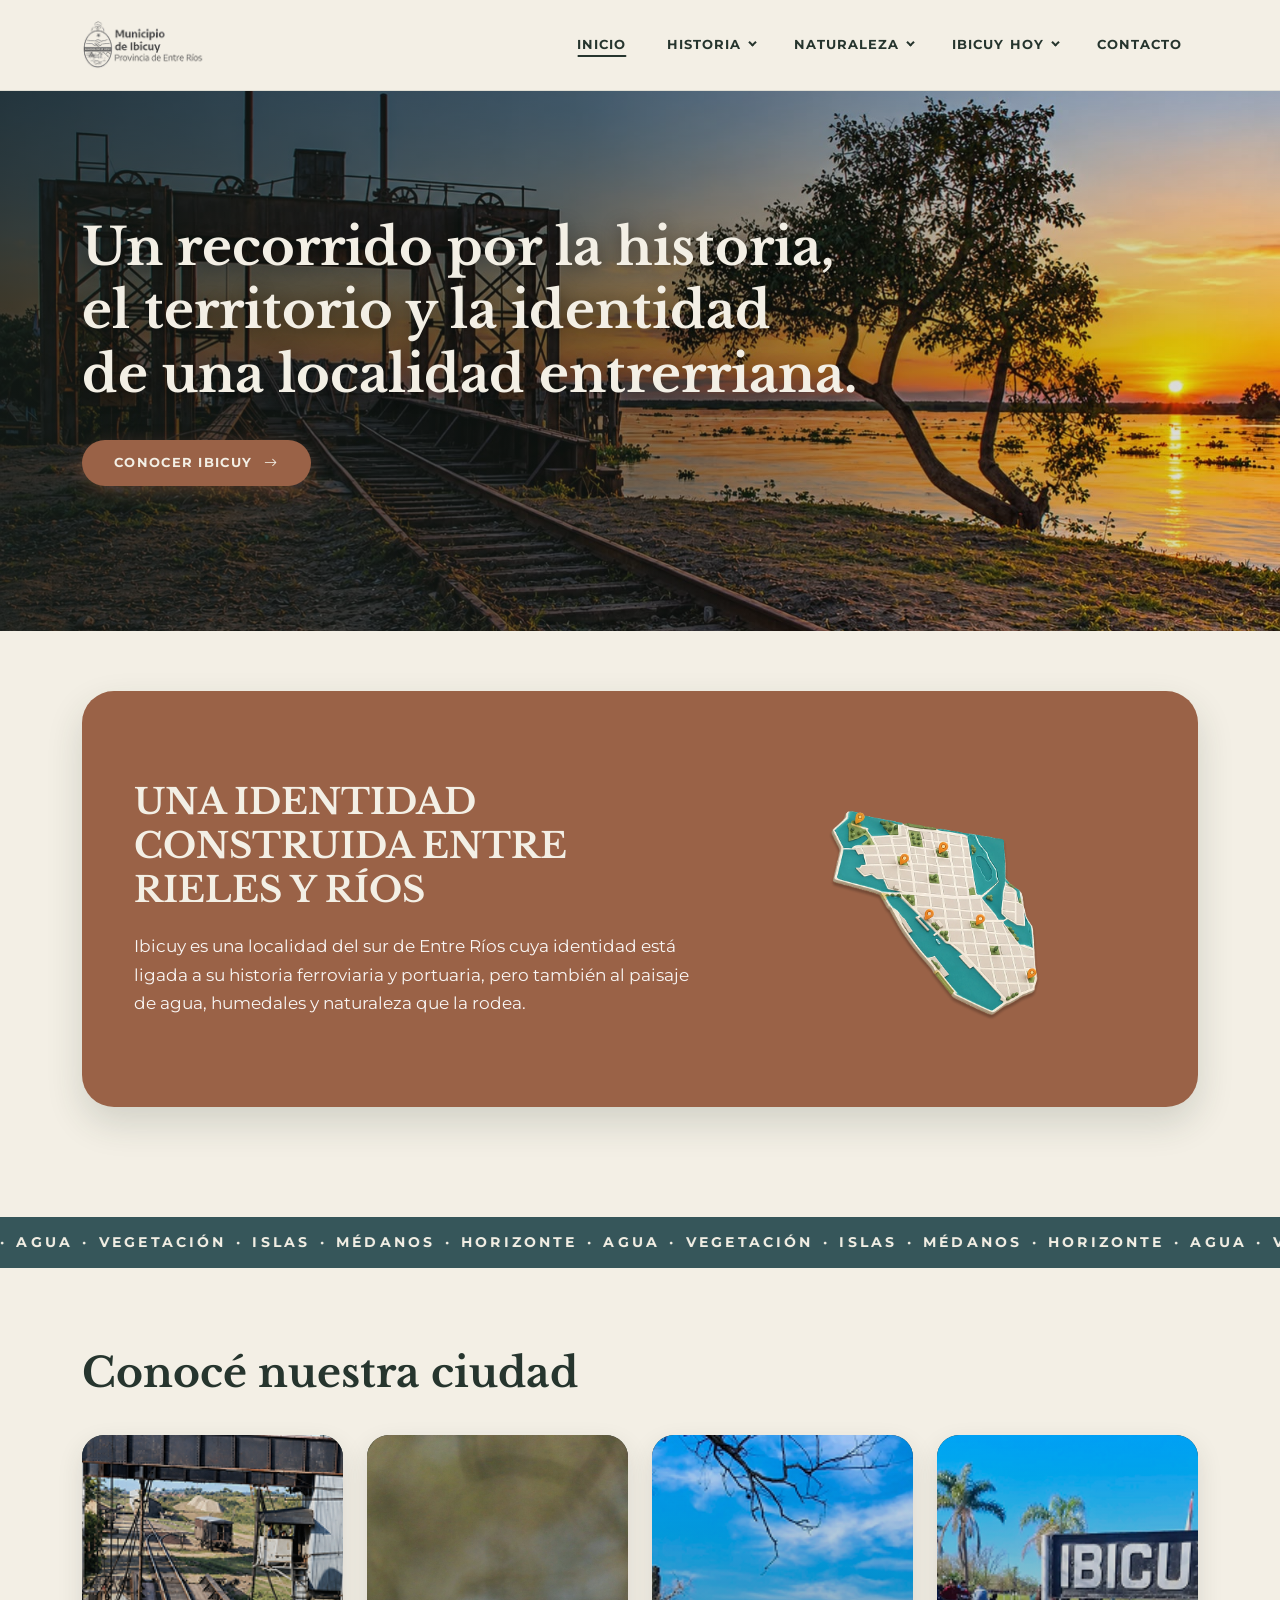
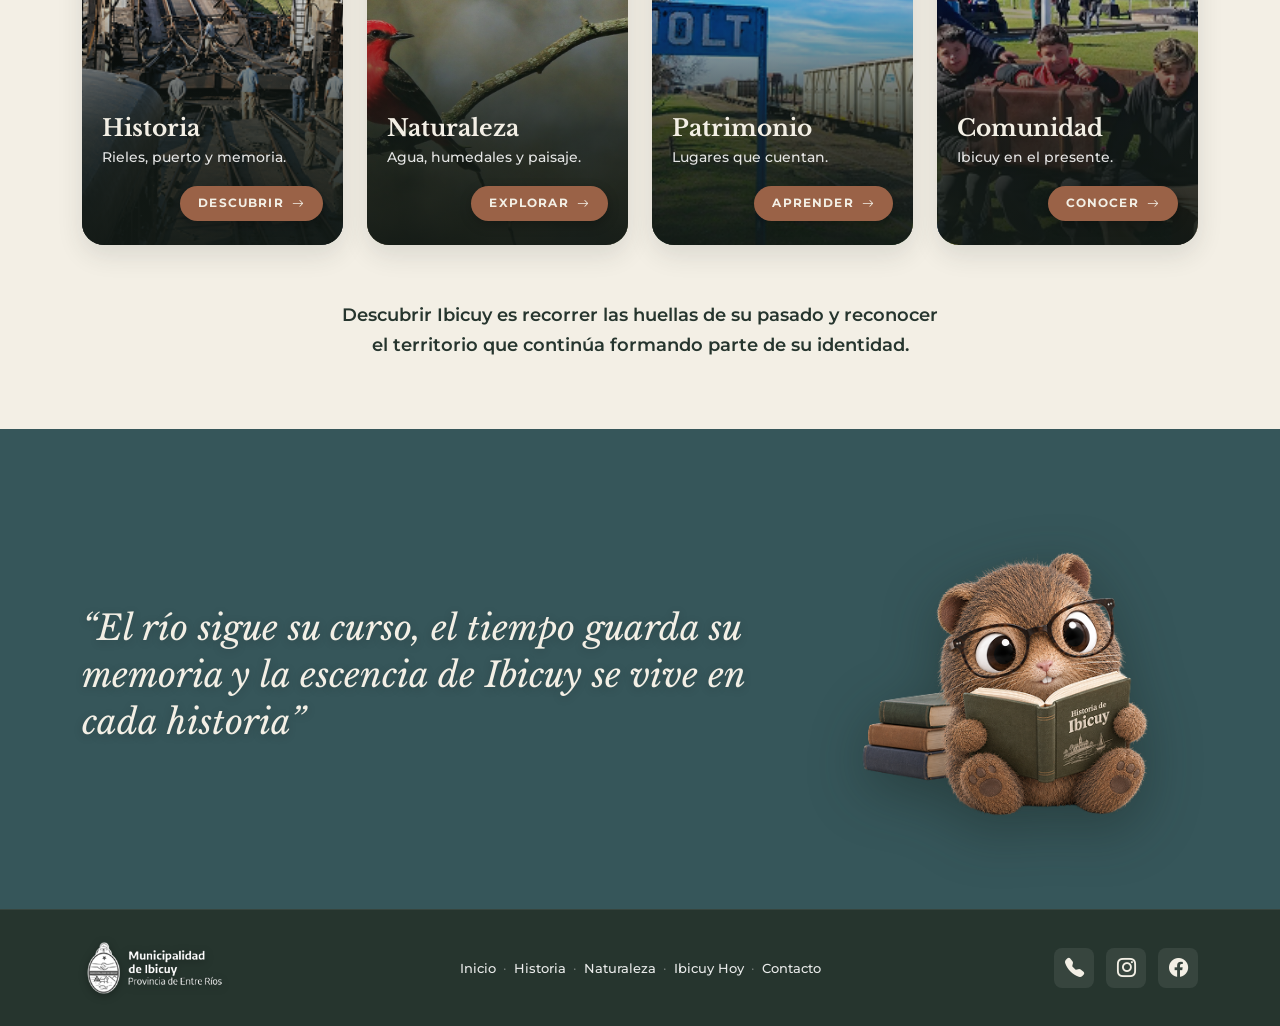
==== index.html @ f69e9c85 "Add files via upload" ====
<!doctype html>
<html lang="es">

<head>
  <meta charset="utf-8">
  <meta name="viewport" content="width=device-width, initial-scale=1">
  <title>Ibicuy - Un recorrido por la historia, el territorio y la identidad</title>
  <meta name="description"
    content="Ibicuy es una localidad del sur de Entre Ríos cuya identidad está ligada a su historia ferroviaria y portuaria, pero también al paisaje de agua, humedales y naturaleza que la rodea.">

  <!-- Favicons adaptados a todos los dispositivos y tamaños -->
  <link rel="icon" type="image/png" href="imgs/favicon.png">
  <link rel="icon" type="image/png" sizes="16x16" href="imgs/favicon-16x16.png">
  <link rel="icon" type="image/png" sizes="32x32" href="imgs/favicon-32x32.png">
  <link rel="apple-touch-icon" sizes="180x180" href="imgs/apple-touch-icon.png">
  <link rel="icon" type="image/png" sizes="192x192" href="imgs/android-chrome-192x192.png">
  <link rel="icon" type="image/png" sizes="512x512" href="imgs/android-chrome-512x512.png">

  <!-- Google Fonts (Fallback para máxima compatibilidad) -->
  <link rel="preconnect" href="https://fonts.googleapis.com">
  <link rel="preconnect" href="https://fonts.gstatic.com" crossorigin>
  <link
    href="https://fonts.googleapis.com/css2?family=Libre+Baskerville:ital,wght@0,400;0,700;1,400&family=Montserrat:ital,wght@0,400;0,500;0,600;0,700;0,800;1,400&display=swap"
    rel="stylesheet">

  <!-- Bootstrap 5.3 & Bootstrap Icons -->
  <link href="https://cdn.jsdelivr.net/npm/bootstrap@5.3.3/dist/css/bootstrap.min.css" rel="stylesheet">
  <link rel="stylesheet" href="https://cdn.jsdelivr.net/npm/bootstrap-icons@1.11.3/font/bootstrap-icons.min.css">

  <!-- Estilos personalizados del proyecto -->
  <link rel="stylesheet" href="css/style.css">
</head>

<body>
  <!-- ==========================================================================
         HEADER / NAVBAR
         ========================================================================== -->
  <header class="site-header">
    <nav class="navbar navbar-expand-lg py-3">
      <div class="container">
        <!-- Logo oficial de Municipio de Ibicuy -->
        <a class="navbar-brand brand-wrapper" href="index.html" id="nav-brand">
          <img src="imgs/logo_modelo_gris.png" alt="Municipio de Ibicuy - Provincia de Entre Ríos"
            class="site-header-logo">
        </a>

        <!-- Botón hamburguesa para responsive -->
        <button class="navbar-toggler border-0 shadow-none" type="button" data-bs-toggle="collapse"
          data-bs-target="#navbarIbicuy" aria-controls="navbarIbicuy" aria-expanded="false"
          aria-label="Abrir navegación">
          <span class="navbar-toggler-icon"></span>
        </button>

        <!-- Links de navegación con dropdowns exactos al wireframe -->
        <div class="collapse navbar-collapse justify-content-end" id="navbarIbicuy">
          <ul class="navbar-nav align-items-lg-center gap-lg-2 mt-3 mt-lg-0">
            <li class="nav-item">
              <a class="nav-link nav-link-custom active" aria-current="page" href="index.html" id="link-inicio">
                <span class="nav-text">INICIO</span>
              </a>
            </li>

            <li class="nav-item dropdown">
              <a class="nav-link nav-link-custom dropdown-toggle" href="html/pagina1.html" id="dropdownHistoria"
                role="button" data-bs-toggle="dropdown" aria-expanded="false">
                <span class="nav-text">HISTORIA</span>
              </a>
              <ul class="dropdown-menu dropdown-menu-custom" aria-labelledby="dropdownHistoria">
                <li><a class="dropdown-item dropdown-item-custom" href="html/pagina1.html">Raíces de nuestro pueblo</a>
                </li>
                <li><a class="dropdown-item dropdown-item-custom" href="html/pagina1.html#linea-de-tiempo">Historia de
                    Ibicuy</a></li>
                <li><a class="dropdown-item dropdown-item-custom" href="html/pagina1.html#huellas-ferrocarril">Las
                    huellas del ferrocarril</a></li>
              </ul>
            </li>

            <li class="nav-item dropdown">
              <a class="nav-link nav-link-custom dropdown-toggle" href="html/pagina2.html" id="dropdownNaturaleza"
                role="button" data-bs-toggle="dropdown" aria-expanded="false">
                <span class="nav-text">NATURALEZA</span>
              </a>
              <ul class="dropdown-menu dropdown-menu-custom" aria-labelledby="dropdownNaturaleza">
                <li><a class="dropdown-item dropdown-item-custom" href="html/pagina2.html">Un pueblo rodeado de agua y
                    naturaleza</a></li>
                <li><a class="dropdown-item dropdown-item-custom" href="html/pagina2.html#vida-territorio">La vida del
                    territorio</a></li>
                <li><a class="dropdown-item dropdown-item-custom" href="html/pagina2.html#conservacion">Conservación y
                    cuidado</a></li>
              </ul>
            </li>

            <li class="nav-item dropdown">
              <a class="nav-link nav-link-custom dropdown-toggle" href="html/pagina3.html" id="dropdownIbicuyHoy"
                role="button" data-bs-toggle="dropdown" aria-expanded="false">
                <span class="nav-text">IBICUY HOY</span>
              </a>
              <ul class="dropdown-menu dropdown-menu-custom" aria-labelledby="dropdownIbicuyHoy">
                <li><a class="dropdown-item dropdown-item-custom" href="html/pagina3.html">Una identidad que sigue
                    viva</a></li>
                <li><a class="dropdown-item dropdown-item-custom" href="html/pagina3.html#lugares">Lugares
                    destacados</a></li>
                <li><a class="dropdown-item dropdown-item-custom" href="html/pagina3.html#cultura">Cultura y
                    comunidad</a></li>
                <li><a class="dropdown-item dropdown-item-custom" href="html/pagina3.html#actividades">Actividades</a>
                </li>
                <li><a class="dropdown-item dropdown-item-custom" href="html/pagina3.html#turista">Información para el
                    turista</a></li>
              </ul>
            </li>

            <li class="nav-item">
              <a class="nav-link nav-link-custom" href="html/pagina4.html" id="link-contacto">
                <span class="nav-text">CONTACTO</span>
              </a>
            </li>
          </ul>
        </div>
      </div>
    </nav>
  </header>

  <!-- ==========================================================================
         HERO SECTION
         ========================================================================== -->
  <section class="hero-section" id="hero">
    <div class="container">
      <div class="row align-items-center">
        <div class="col-lg-10 col-xl-9">
          <h1 class="hero-title">
            Un recorrido por la historia,<br>
            el territorio y la identidad<br>
            de una localidad entrerriana.
          </h1>
          <a href="#identidad" class="btn btn-hero-pill" id="btn-conocer-ibicuy">
            CONOCER IBICUY <i class="bi bi-arrow-right"></i>
          </a>
        </div>
      </div>
    </div>
  </section>

  <!-- ==========================================================================
         SECTION 2: UNA IDENTIDAD CONSTRUIDA ENTRE RIELES Y RÍOS
         ========================================================================== -->
  <section class="identity-section" id="identidad">
    <div class="container">
      <div class="identity-card">
        <div class="row align-items-center g-4 g-lg-5">
          <!-- Columna de texto -->
          <div class="col-lg-7">
            <h2 class="identity-title">
              UNA IDENTIDAD CONSTRUIDA ENTRE RIELES Y RÍOS
            </h2>
            <p class="identity-body">
              Ibicuy es una localidad del sur de Entre Ríos cuya identidad está ligada a su historia ferroviaria y
              portuaria, pero también al paisaje de agua, humedales y naturaleza que la rodea.
            </p>
          </div>

          <!-- Columna de mapa ilustrado con pines -->
          <div class="col-lg-5 text-center">
            <div class="identity-map-box">
              <img src="imgs/mapa.png" alt="Mapa territorial ilustrado de Ibicuy, Entre Ríos" class="identity-map-img">
            </div>
          </div>
        </div>
      </div>
    </div>
  </section>

  <!-- ==========================================================================
         SEPARADOR: TICKER VERDE PETRÓLEO
         ========================================================================== -->
  <div class="nature-ticker-ribbon" role="region" aria-label="Conceptos naturales">
    <div class="nature-ticker-track">
      <div class="nature-ticker-content">
        <span class="nature-ticker-text">· AGUA · VEGETACIÓN · ISLAS · MÉDANOS · HORIZONTE · AGUA · VEGETACIÓN · ISLAS ·
          MÉDANOS · HORIZONTE · AGUA · VEGETACIÓN · ISLAS · MÉDANOS · HORIZONTE&nbsp;</span>
      </div>
      <div class="nature-ticker-content" aria-hidden="true">
        <span class="nature-ticker-text">· AGUA · VEGETACIÓN · ISLAS · MÉDANOS · HORIZONTE · AGUA · VEGETACIÓN · ISLAS ·
          MÉDANOS · HORIZONTE · AGUA · VEGETACIÓN · ISLAS · MÉDANOS · HORIZONTE&nbsp;</span>
      </div>
    </div>
  </div>

  <!-- ==========================================================================
         SECTION 3: CONOCÉ NUESTRA CIUDAD
         ========================================================================== -->
  <section class="city-section" id="ciudad">
    <div class="container">
      <!-- Título de sección -->
      <h2 class="city-section-title">Conocé nuestra ciudad</h2>

      <!-- Grilla de 4 tarjetas -->
      <div class="row g-4">
        <!-- Tarjeta 1: Historia -->
        <div class="col-12 col-sm-6 col-lg-3">
          <article class="city-card">
            <img src="imgs/2_historia.png" alt="Fotografía histórica del ferrocarril y puerto de Ibicuy"
              class="city-card-bg">
            <div class="city-card-overlay"></div>
            <div class="city-card-content">
              <div class="city-card-text-group">
                <h3 class="city-card-heading">Historia</h3>
                <p class="city-card-sub">Rieles, puerto y memoria.</p>
              </div>
              <div class="city-card-footer">
                <a href="html/pagina1.html" class="btn-card-pill" id="card-btn-historia">
                  DESCUBRIR <i class="bi bi-arrow-right"></i>
                </a>
              </div>
            </div>
          </article>
        </div>

        <!-- Tarjeta 2: Naturaleza -->
        <div class="col-12 col-sm-6 col-lg-3">
          <article class="city-card">
            <img src="imgs/3_naturaleza.JPG" alt="Churrinche, ave de los humedales de Ibicuy" class="city-card-bg">
            <div class="city-card-overlay"></div>
            <div class="city-card-content">
              <div class="city-card-text-group">
                <h3 class="city-card-heading">Naturaleza</h3>
                <p class="city-card-sub">Agua, humedales y paisaje.</p>
              </div>
              <div class="city-card-footer">
                <a href="html/pagina2.html" class="btn-card-pill" id="card-btn-naturaleza">
                  EXPLORAR <i class="bi bi-arrow-right"></i>
                </a>
              </div>
            </div>
          </article>
        </div>

        <!-- Tarjeta 3: Patrimonio -->
        <div class="col-12 col-sm-6 col-lg-3">
          <article class="city-card">
            <img src="imgs/4_patrimonio.png" alt="Cartel de la estación Holt y formaciones ferroviarias"
              class="city-card-bg">
            <div class="city-card-overlay"></div>
            <div class="city-card-content">
              <div class="city-card-text-group">
                <h3 class="city-card-heading">Patrimonio</h3>
                <p class="city-card-sub">Lugares que cuentan.</p>
              </div>
              <div class="city-card-footer">
                <a href="html/pagina1.html" class="btn-card-pill" id="card-btn-patrimonio">
                  APRENDER <i class="bi bi-arrow-right"></i>
                </a>
              </div>
            </div>
          </article>
        </div>

        <!-- Tarjeta 4: Comunidad -->
        <div class="col-12 col-sm-6 col-lg-3">
          <article class="city-card">
            <img src="imgs/5_comunidad.png" alt="Comunidad de jóvenes en la estación de Ibicuy" class="city-card-bg">
            <div class="city-card-overlay"></div>
            <div class="city-card-content">
              <div class="city-card-text-group">
                <h3 class="city-card-heading">Comunidad</h3>
                <p class="city-card-sub">Ibicuy en el presente.</p>
              </div>
              <div class="city-card-footer">
                <a href="html/pagina3.html" class="btn-card-pill" id="card-btn-comunidad">
                  CONOCER <i class="bi bi-arrow-right"></i>
                </a>
              </div>
            </div>
          </article>
        </div>
      </div>

      <!-- Texto de cierre de sección -->
      <div class="row">
        <div class="col-12">
          <p class="city-bottom-text">
            Descubrir Ibicuy es recorrer las huellas de su pasado y reconocer<br class="d-none d-md-inline">
            el territorio que continúa formando parte de su identidad.
          </p>
        </div>
      </div>
    </div>
  </section>

  <!-- ==========================================================================
         SECTION 4: QUOTE / FRASE DESTACADA CON MASCOTA
         ========================================================================== -->
  <section class="quote-section" id="frase">
    <div class="container">
      <div class="row align-items-center justify-content-between g-4">
        <div class="col-lg-8 col-md-7 text-center text-md-start">
          <blockquote class="featured-quote">
            “El río sigue su curso, el tiempo guarda su memoria y la escencia de Ibicuy se vive en cada historia”
          </blockquote>
        </div>
        <div class="col-lg-4 col-md-5 text-center text-md-end">
          <div class="quote-mascot-box">
            <img src="imgs/cuis_leyendo.png" alt="Mascota de Ibicuy leyendo el libro Historia de Ibicuy"
              class="quote-mascot-img">
          </div>
        </div>
      </div>
    </div>
  </section>

  <!-- ==========================================================================
         FOOTER
         ========================================================================== -->
  <footer class="site-footer" id="contacto">
    <div class="container">
      <div class="row align-items-center gy-4">
        <!-- Columna izquierda: Escudo y nombre oficial -->
        <div class="col-lg-4 col-md-5">
          <div class="footer-brand-box">
            <img src="imgs/logo_modelo_blanco.png" alt="Municipalidad de Ibicuy - Provincia de Entre Ríos"
              class="footer-logo-img">
          </div>
        </div>

        <!-- Columna central: Enlaces de pie de página -->
        <div class="col-lg-5 col-md-4 text-center">
          <ul class="footer-nav-list">
            <li><a href="index.html" class="footer-nav-item">Inicio</a></li>
            <li class="footer-nav-dot">·</li>
            <li><a href="html/pagina1.html" class="footer-nav-item">Historia</a></li>
            <li class="footer-nav-dot">·</li>
            <li><a href="html/pagina2.html" class="footer-nav-item">Naturaleza</a></li>
            <li class="footer-nav-dot">·</li>
            <li><a href="html/pagina3.html" class="footer-nav-item">Ibicuy Hoy</a></li>
            <li class="footer-nav-dot">·</li>
            <li><a href="html/pagina4.html" class="footer-nav-item">Contacto</a></li>
          </ul>
        </div>

        <!-- Columna derecha: Canales de contacto / redes sociales -->
        <div class="col-lg-3 col-md-3">
          <div class="footer-social-box">
            <a href="tel:+543446000000" class="social-icon-btn" aria-label="Llamar a la municipalidad" title="Teléfono">
              <i class="bi bi-telephone-fill"></i>
            </a>
            <a href="https://www.instagram.com/municipiodeibicuy?srtk=MTJsdDR6NjltZG40OQ==" target="_blank"
              rel="noopener noreferrer" class="social-icon-btn" aria-label="Instagram oficial" title="Instagram">
              <i class="bi bi-instagram"></i>
            </a>
            <a href="https://www.facebook.com/share/1FLqgSXv5c/" target="_blank" rel="noopener noreferrer"
              class="social-icon-btn" aria-label="Facebook oficial" title="Facebook">
              <i class="bi bi-facebook"></i>
            </a>
          </div>
        </div>
      </div>
    </div>
  </footer>

  <!-- Bootstrap 5.3 Bundle JS -->
  <script src="https://cdn.jsdelivr.net/npm/bootstrap@5.3.3/dist/js/bootstrap.bundle.min.js"></script>

  <!-- Script para efectos de scroll sutil en header -->
  <script>
    document.addEventListener('DOMContentLoaded', function () {
      const header = document.querySelector('.site-header');
      window.addEventListener('scroll', function () {
        if (window.scrollY > 20) {
          header.classList.add('scrolled');
        } else {
          header.classList.remove('scrolled');
        }
      });
    });
  </script>
</body>

</html>
---- css/style.css ----
/* ==========================================================================
   TIPOGRAFÍA
   ========================================================================== */
@font-face {
    font-family: "LibreBaskerville";
    src: url("font/LibreBaskerville-VariableFont_wght.ttf") format("truetype");
    font-weight: 100 900;
    font-style: normal;
}

@font-face {
    font-family: "LibreBaskerville";
    src: url("font/LibreBaskerville-Italic-VariableFont_wght.ttf") format("truetype");
    font-weight: 100 900;
    font-style: italic;
}

@font-face {
    font-family: "Montserrat";
    src: url("font/Montserrat-VariableFont_wght.ttf") format("truetype"),
        url("font/Montserrat-Regular.ttf") format("truetype");
    font-weight: 100 900;
    font-style: normal;
}

@font-face {
    font-family: "Montserrat";
    src: url("font/Montserrat-Italic-VariableFont_wght.ttf") format("truetype");
    font-weight: 100 900;
    font-style: italic;
}

/* ==========================================================================
   PALETA CROMÁTICA
   ========================================================================== */
:root {
    --color-texto: #26352E;
    --color-secundario: #36565A;
    --color-acento: #9A6247;
    --color-fondo: #F3EFE5;

    --font-serif: "LibreBaskerville", Georgia, serif;
    --font-sans: "Montserrat", system-ui, -apple-system, sans-serif;
}

/* ==========================================================================
   RESETEOS Y ESTILOS BASE
   ========================================================================== */
html {
    scroll-behavior: smooth;
}

body {
    background-color: var(--color-fondo);
    color: var(--color-texto);
    font-family: var(--font-sans);
    line-height: 1.6;
    overflow-x: hidden;
    -webkit-font-smoothing: antialiased;
}

h1,
h2,
h3,
h4,
h5,
h6 {
    font-family: var(--font-serif);
    color: var(--color-texto);
    font-weight: 700;
}

p {
    font-family: var(--font-sans);
    color: var(--color-texto);
}

a {
    font-family: var(--font-sans);
    color: inherit;
    text-decoration: none;
    transition: color 0.25s ease, opacity 0.25s ease;
}

/* ==========================================================================
   NAVBAR / HEADER
   ========================================================================== */
.site-header {
    background-color: var(--color-fondo);
    border-bottom: 1px solid rgba(38, 53, 46, 0.1);
    position: sticky;
    top: 0;
    z-index: 1030;
    transition: box-shadow 0.3s ease, background-color 0.3s ease;
}

.site-header.scrolled {
    box-shadow: 0 4px 20px rgba(38, 53, 46, 0.08);
    background-color: rgba(243, 239, 229, 0.98);
    backdrop-filter: blur(8px);
}

.brand-wrapper {
    display: flex;
    align-items: center;
    gap: 12px;
    text-decoration: none;
}

.site-header-logo {
    height: 48px;
    width: auto;
    max-width: 200px;
    object-fit: contain;
    transition: transform 0.25s ease;
}

.brand-wrapper:hover .site-header-logo {
    transform: scale(1.02);
}

.brand-icon-box {
    width: 36px;
    height: 30px;
    border: 1.8px solid var(--color-texto);
    border-radius: 4px;
    display: flex;
    align-items: center;
    justify-content: center;
    position: relative;
    overflow: hidden;
    background-color: var(--color-fondo);
}

.brand-icon-box svg {
    width: 100%;
    height: 100%;
}

.brand-text-block {
    display: flex;
    flex-direction: column;
    line-height: 1.05;
}

.brand-text-block .brand-title {
    font-family: var(--font-sans);
    font-weight: 800;
    font-size: 0.78rem;
    letter-spacing: 0.12em;
    color: var(--color-texto);
}

.brand-text-block .brand-sub {
    font-family: var(--font-sans);
    font-weight: 700;
    font-size: 0.68rem;
    letter-spacing: 0.16em;
    color: var(--color-texto);
}

.navbar-nav .nav-item {
    border: none !important;
}

.nav-link-custom {
    font-family: var(--font-sans);
    font-weight: 700;
    font-size: 0.8rem;
    letter-spacing: 0.08em;
    color: var(--color-texto) !important;
    padding: 0.6rem 1rem !important;
    position: relative;
    text-transform: uppercase;
    display: inline-flex;
    align-items: center;
    border: none !important;
    transition: color 0.2s ease;
}

.nav-link-custom:hover {
    color: var(--color-acento) !important;
}

.nav-link-custom:focus {
    outline: none;
    box-shadow: none;
}

/* Línea centrada a la palabra */
.nav-link-custom .nav-text {
    position: relative;
    display: inline-block;
    line-height: 1.2;
}

/* Línea animada por debajo */
.nav-link-custom .nav-text::after {
    content: "";
    position: absolute;
    bottom: -4px;
    left: 50%;
    width: 100%;
    height: 2px;
    background-color: var(--color-texto);
    border-radius: 2px;
    transform: translateX(-50%) scaleX(0);
    transform-origin: center;
    transition: transform 0.28s cubic-bezier(0.25, 0.8, 0.25, 1), background-color 0.2s ease;
}

/* Estado activo: la línea permanece visible y centrada en la palabra */
.nav-link-custom.active .nav-text::after {
    transform: translateX(-50%) scaleX(1);
    background-color: var(--color-texto);
}

/* Hover: la línea se expande desde el centro solo bajo la palabra */
.nav-link-custom:hover .nav-text::after {
    transform: translateX(-50%) scaleX(1);
    background-color: var(--color-acento);
}

.nav-link-custom.active:hover .nav-text::after {
    background-color: var(--color-acento);
}

/* Indicador que despliega opciones */
.nav-link-custom.dropdown-toggle::after {
    display: inline-block;
    content: "";
    width: 6px;
    height: 6px;
    margin-left: 0.45rem;
    border-right: 2px solid currentColor;
    border-bottom: 2px solid currentColor;
    border-top: none;
    border-left: none;
    position: relative;
    top: -2px;
    transform: rotate(45deg);
    transform-origin: 75% 75%;
    transition: transform 0.25s ease, color 0.2s ease;
}

/* Rotación suave hacia arriba al desplegar el dropdown o al hacer hover manteniendo la misma altura */
.dropdown:hover .nav-link-custom.dropdown-toggle::after,
.dropdown.show .nav-link-custom.dropdown-toggle::after,
.nav-link-custom.dropdown-toggle[aria-expanded="true"]::after {
    transform: rotate(-135deg);
}

/* Ocultar cualquier ícono de chevron residual */
.nav-link-custom .dropdown-chevron {
    display: none !important;
}

.dropdown-menu-custom {
    border-radius: 12px;
    border: 1px solid rgba(54, 86, 90, 0.2);
    box-shadow: 0 12px 28px rgba(38, 53, 46, 0.08);
    padding: 8px;
    margin-top: 8px !important;
    background-color: var(--color-fondo);
}

.dropdown-item-custom {
    font-family: var(--font-sans);
    font-size: 0.85rem;
    font-weight: 500;
    color: var(--color-texto);
    border-radius: 6px;
    padding: 8px 14px;
    transition: background-color 0.2s ease, color 0.2s ease;
}

.dropdown-item-custom:hover {
    background-color: var(--color-secundario);
    color: var(--color-fondo);
}

/* ==========================================================================
   HERO SECTION
   ========================================================================== */
.hero-section {
    position: relative;
    background: linear-gradient(90deg,
            rgba(20, 28, 24, 0.78) 0%,
            rgba(20, 28, 24, 0.58) 45%,
            rgba(20, 28, 24, 0.22) 80%,
            rgba(20, 28, 24, 0.1) 100%), url("../imgs/1_inicio.jpeg") center center / cover no-repeat;
    min-height: 540px;
    display: flex;
    align-items: center;
    padding: 110px 0 130px;
}

.hero-title {
    font-family: var(--font-serif);
    font-size: clamp(2rem, 4.3vw, 3.2rem);
    font-weight: 700;
    line-height: 1.24;
    color: var(--color-fondo);
    max-width: 820px;
    margin-bottom: 34px;
    text-shadow: 0 3px 18px rgba(0, 0, 0, 0.45);
}

.btn-hero-pill {
    display: inline-flex;
    align-items: center;
    gap: 12px;
    background-color: var(--color-acento);
    color: var(--color-fondo);
    font-family: var(--font-sans);
    font-size: 0.82rem;
    font-weight: 700;
    letter-spacing: 0.1em;
    text-transform: uppercase;
    padding: 13px 32px;
    border-radius: 50px;
    border: none;
    box-shadow: 0 6px 20px rgba(154, 98, 71, 0.4);
    transition: all 0.3s cubic-bezier(0.16, 1, 0.3, 1);
}

.btn-hero-pill:hover {
    background-color: #834f37;
    transform: translateY(-2px);
    box-shadow: 0 10px 26px rgba(154, 98, 71, 0.5);
    color: var(--color-fondo) !important;
}

.btn-hero-pill i {
    transition: transform 0.25s ease;
}

.btn-hero-pill:hover i {
    transform: translateX(4px);
}

/* Fallback compatibilidad btn-pill-dark */
.btn-pill-dark {
    display: inline-flex;
    align-items: center;
    gap: 10px;
    background-color: var(--color-texto);
    color: var(--color-fondo) !important;
    font-family: var(--font-sans);
    font-size: 0.65rem;
    font-weight: 700;
    letter-spacing: 0.1em;
    text-transform: uppercase;
    padding: 12px 30px;
    border-radius: 50px;
    border: none;
    box-shadow: 0 4px 14px rgba(38, 53, 46, 0.18);
    transition: all 0.3s cubic-bezier(0.16, 1, 0.3, 1);
}

.btn-pill-dark:hover {
    background-color: var(--color-acento);
    transform: translateY(-2px);
    box-shadow: 0 6px 20px rgba(154, 98, 71, 0.3);
    color: var(--color-fondo) !important;
}

.btn-pill-dark i {
    transition: transform 0.25s ease;
}

.btn-pill-dark:hover i {
    transform: translateX(4px);
}

/* ==========================================================================
   SECTION 2: IDENTIDAD (CARD CON MAPA ILUSTRADO 3D)
   ========================================================================== */

.identity-section {
    background-color: var(--color-fondo);
    position: relative;
    overflow: hidden;
    padding: 60px 0 110px;
}

.identity-card {
    position: relative;
    overflow: visible;
    z-index: 2;
    background-color: var(--color-acento);
    border-radius: 32px;
    border: none;
    padding: 48px 52px;
    box-shadow: 0 16px 36px rgba(38, 53, 46, 0.16);
    color: var(--color-fondo);
}

@media (max-width: 767px) {
    .identity-card {
        padding: 35px 24px;
        border-radius: 24px;
    }
}

.identity-title {
    font-family: var(--font-serif);
    font-size: clamp(1.7rem, 3.2vw, 2.2rem);
    font-weight: 700;
    color: var(--color-fondo);
    margin-bottom: 20px;
    line-height: 1.25;
}

.identity-body {
    font-family: var(--font-sans);
    font-size: 1.05rem;
    line-height: 1.7;
    color: rgba(255, 255, 255, 0.94);
    max-width: 600px;
    margin-bottom: 0;
}

.identity-map-img {
    width: 100%;
    height: 100%;
    min-height: 260px;
    max-height: 320px;
    object-fit: cover;
    display: block;
    transition: transform 0.5s ease;
}

.identtity-card:hover .identity-img {
    transform: scale(1.04);
}

/* ==========================================================================
   SECTION 3: CONOCÉ NUESTRA CIUDAD
   ========================================================================== */
.city-section {
    background-color: var(--color-fondo);
    padding: 80px 0 70px;
}

.city-section-title {
    font-family: var(--font-serif);
    font-size: clamp(2rem, 3.2vw, 2.7rem);
    font-weight: 700;
    color: var(--color-texto);
    margin-bottom: 38px;
}

.city-card {
    height: 410px;
    border-radius: 22px;
    overflow: hidden;
    position: relative;
    background-color: #26352E;
    border: none;
    box-shadow: 0 10px 26px rgba(38, 53, 46, 0.12);
    transition: transform 0.35s cubic-bezier(0.16, 1, 0.3, 1), box-shadow 0.35s ease;
    display: flex;
    flex-direction: column;
    justify-content: flex-end;
}

.city-card:hover {
    transform: translateY(-8px);
    box-shadow: 0 18px 36px rgba(38, 53, 46, 0.2);
}

.city-card-bg {
    position: absolute;
    top: 0;
    left: 0;
    width: 100%;
    height: 100%;
    object-fit: cover;
    transition: transform 0.6s cubic-bezier(0.16, 1, 0.3, 1);
    filter: brightness(0.96) contrast(1.04);
}

.city-card:hover .city-card-bg {
    transform: scale(1.08);
}

/* Overlay degradado oscuro */
.city-card-overlay {
    position: absolute;
    bottom: 0;
    left: 0;
    right: 0;
    top: 0;
    background: linear-gradient(to bottom,
            rgba(20, 28, 24, 0.02) 0%,
            rgba(20, 28, 24, 0.22) 42%,
            rgba(20, 28, 24, 0.78) 72%,
            rgba(18, 25, 21, 0.94) 100%);
    z-index: 1;
    pointer-events: none;
}

.city-card-content {
    position: relative;
    z-index: 2;
    padding: 24px 20px;
    display: flex;
    flex-direction: column;
    gap: 4px;
}

.city-card-text-group {
    margin-bottom: 14px;
}

.city-card-heading {
    font-family: var(--font-serif);
    font-size: 1.45rem;
    font-weight: 700;
    color: var(--color-fondo);
    margin: 0;
    line-height: 1.2;
}

.city-card-sub {
    font-family: var(--font-sans);
    font-size: 0.85rem;
    color: rgba(255, 255, 255, 0.88);
    margin: 5px 0 0 0;
    font-weight: 500;
}

.city-card-footer {
    display: flex;
    justify-content: flex-end;
    align-items: center;
    width: 100%;
}

.btn-card-pill {
    background-color: var(--color-acento);
    color: var(--color-fondo) !important;
    font-family: var(--font-sans);
    font-size: 0.74rem;
    font-weight: 700;
    letter-spacing: 0.1em;
    text-transform: uppercase;
    padding: 8px 18px;
    border-radius: 50px;
    display: inline-flex;
    align-items: center;
    gap: 8px;
    border: none;
    box-shadow: 0 4px 12px rgba(0, 0, 0, 0.25);
    transition: all 0.25s ease;
}

.btn-card-pill:hover {
    background-color: #834f37;
    color: var(--color-fondo) !important;
    transform: translateX(3px);
    box-shadow: 0 6px 16px rgba(0, 0, 0, 0.35);
}

.btn-card-pill i {
    transition: transform 0.25s ease;
}

.btn-card-pill:hover i {
    transform: translateX(3px);
}

.city-bottom-text {
    font-family: var(--font-sans);
    font-weight: 600;
    font-size: clamp(1rem, 1.5vw, 1.12rem);
    line-height: 1.65;
    color: var(--color-texto);
    max-width: 720px;
    margin: 55px auto 0;
    text-align: center;
}

/* ==========================================================================
   SECTION 4: QUOTE (FRASE DESTACADA CON MASCOTA CUIS)
   ========================================================================== */
.quote-section {
    background-color: var(--color-secundario);
    border-top: none;
    border-bottom: none;
    padding: 85px 0 75px;
    margin: 0;
    position: relative;
    overflow: hidden;
}

.featured-quote {
    font-family: var(--font-serif);
    font-style: italic;
    font-size: clamp(1.7rem, 2.7vw, 2.45rem);
    line-height: 1.36;
    color: var(--color-fondo);
    margin: 0;
    font-weight: 400;
    text-shadow: 0 2px 10px rgba(0, 0, 0, 0.18);
}

.quote-mascot-box {
    position: relative;
    display: flex;
    justify-content: center;
    align-items: flex-end;
}

.quote-mascot-img {
    max-width: 320px;
    width: 100%;
    height: auto;
    filter: drop-shadow(0 16px 28px rgba(20, 30, 26, 0.4));
    transition: transform 0.4s cubic-bezier(0.16, 1, 0.3, 1);
}

.quote-section:hover .quote-mascot-img {
    transform: scale(1.03) translateY(-4px);
}


/* ==========================================================================
   FOOTER
   ========================================================================== */

/* CONTENEDOR GENERAL */

.site-footer {
    position: relative;
    background-color: var(--color-texto);
    color: var(--color-fondo);
    padding: 32px 0;
    border-top: 1px solid rgba(255, 255, 255, 0.08);
}

.site-footer>.container>.row {
    position: relative;
    display: flex;
    align-items: center;
}

/* LOGO */

.footer-brand-box {
    display: flex;
    align-items: center;
    justify-content: flex-start;
}

.footer-logo-img {
    display: block;
    width: auto;
    max-width: 100%;
    height: 52px;
    object-fit: contain;
    filter: drop-shadow(0 2px 4px rgba(0, 0, 0, 0.3));
    transition: transform 0.25s ease;
}

.footer-logo-img:hover {
    transform: scale(1.03);
}

/* NAVEGACIÓN */

.footer-nav-list {
    display: flex;
    flex-wrap: wrap;
    justify-content: center;
    align-items: center;
    gap: 8px;
    list-style: none;
    margin: 0;
    padding: 0;
}

.footer-nav-item {
    display: inline-block;
    font-family: var(--font-sans);
    font-size: 0.84rem;
    font-weight: 500;
    line-height: 1.5;
    color: rgba(255, 255, 255, 0.9);
    text-decoration: none;
    white-space: nowrap;

    transition: color 0.2s ease;
}

.footer-nav-item:hover,
.footer-nav-item:focus-visible {
    color: var(--color-acento);
}

.footer-nav-dot {
    color: rgba(255, 255, 255, 0.45);
    font-size: 0.9rem;
    user-select: none;
}

/* REDES SOCIALES */

.footer-social-box {
    display: flex;
    align-items: center;
    justify-content: flex-end;
    gap: 12px;
}

.social-icon-btn {
    display: inline-flex;
    align-items: center;
    justify-content: center;
    flex-shrink: 0;

    width: 40px;
    height: 40px;
    border-radius: 8px;

    background-color: rgba(255, 255, 255, 0.08);
    color: var(--color-fondo);
    font-size: 1.2rem;
    text-decoration: none;

    transition:
        background-color 0.25s ease,
        color 0.25s ease,
        transform 0.25s ease,
        box-shadow 0.25s ease;
}

.social-icon-btn:hover,
.social-icon-btn:focus-visible {
    background-color: var(--color-acento);
    color: var(--color-fondo);
    transform: translateY(-3px);
    box-shadow: 0 4px 12px rgba(0, 0, 0, 0.25);
}


/* =========================================
   DESKTOP: 992 PX EN ADELANTE
   Logo izquierda / menú centro / redes derecha
========================================= */

@media (min-width: 992px) {
    .site-footer>.container>.row {
        min-height: 52px;
    }

    /* El menú se centra respecto de la pantalla */
    .site-footer .col-lg-5 {
        position: static;
    }

    .site-footer .footer-nav-list {
        position: absolute;
        left: 50%;
        transform: translate(-50%, -50%);

        width: max-content;
        max-width: calc(100% - 360px);
        justify-content: center;
        gap: 7px;
    }

    .site-footer .footer-nav-item {
        font-size: 0.80rem;
    }

    .site-footer .footer-brand-box {
        justify-content: flex-start;
    }

    .site-footer .footer-social-box {
        justify-content: flex-end;
    }
}


/* =========================================
   TABLET: 768 PX A 991.98 PX
   Elementos en filas centradas
========================================= */

@media (min-width: 768px) and (max-width: 991.98px) {
    .site-footer {
        padding: 28px 0;
    }

    .site-footer>.container>.row {
        justify-content: center;
        row-gap: 20px;
    }

    .site-footer>.container>.row>div {
        flex: 0 0 100%;
        width: 100%;
        max-width: 100%;
        text-align: center;
    }

    .site-footer .footer-brand-box {
        justify-content: center;
    }

    .site-footer .footer-logo-img {
        height: 46px;
    }

    .site-footer .col-md-4 {
        position: static;
    }

    .site-footer .footer-nav-list {
        position: static;
        transform: none;
        width: 100%;
        max-width: 100%;
        justify-content: center;
        gap: 8px;
    }

    .site-footer .footer-nav-item {
        font-size: 0.84rem;
    }

    .site-footer .footer-social-box {
        justify-content: center;
    }
}


/* =========================================
   MOBILE: HASTA 767.98 PX
   Diseño vertical
========================================= */

@media (max-width: 767.98px) {
    .site-footer {
        padding: 28px 0;
    }

    .site-footer>.container>.row {
        width: 100%;
        margin: 0;
        padding: 0 16px;

        display: flex;
        flex-direction: column;
        align-items: center;
        gap: 22px;
    }

    .site-footer>.container>.row>div {
        flex: 0 0 100%;
        width: 100%;
        max-width: 100%;
        text-align: center;
    }

    .site-footer .footer-brand-box {
        justify-content: center;
    }

    .site-footer .footer-logo-img {
        height: 42px;
    }

    .site-footer .col-md-4 {
        position: static;
    }

    .site-footer .footer-nav-list {
        position: static;
        transform: none;

        display: flex;
        flex-direction: column;
        align-items: center;
        justify-content: center;

        width: 100%;
        max-width: 100%;
        gap: 12px;
    }

    .site-footer .footer-nav-item {
        font-size: 0.9rem;
    }

    .site-footer .footer-nav-dot {
        display: none;
    }

    .site-footer .footer-social-box {
        justify-content: center;
        gap: 14px;
    }

    .site-footer .social-icon-btn {
        width: 38px;
        height: 38px;
        font-size: 1.15rem;
    }
}

/* =========================================
   ACCESIBILIDAD
========================================= */

@media (prefers-reduced-motion: reduce) {

    .footer-logo-img,
    .footer-nav-item,
    .social-icon-btn {
        transition: none;
    }

    .footer-logo-img:hover,
    .social-icon-btn:hover {
        transform: none;
    }
}


/* ==========================================================================
   PÁGINA 1: HISTORIA - HERO BANNER
   ========================================================================== */
.history-hero-section {
    background-color: var(--color-fondo);
    padding: 35px 0 25px;
}

.history-hero-card {
    background-color: var(--color-secundario);
    border-radius: 32px;
    overflow: hidden;
    box-shadow: 0 16px 36px rgba(38, 53, 46, 0.14);
    position: relative;
}

.history-hero-content {
    background: linear-gradient(90deg, #36565A 0%, #36565A 70%, rgba(54, 86, 90, 0.95) 85%, rgba(54, 86, 90, 0) 100%);
    padding: 65px 48px;
    position: relative;
    z-index: 2;
}

@media (max-width: 991px) {
    .history-hero-content {
        background: #36565A;
        padding: 45px 30px;
    }
}

.history-hero-title {
    font-family: var(--font-serif);
    font-size: clamp(2rem, 3.5vw, 2.9rem);
    font-weight: 700;
    line-height: 1.22;
    color: var(--color-fondo);
    margin-bottom: 20px;
    text-shadow: 0 2px 10px rgba(0, 0, 0, 0.25);
}

.history-hero-desc {
    font-family: var(--font-serif);
    font-size: 1.05rem;
    line-height: 1.65;
    color: var(--color-fondo);
    max-width: 480px;
    margin-bottom: 0;
}

.history-hero-img-box {
    position: relative;
    overflow: hidden;
    height: 100%;
    min-height: 380px;
}

.history-hero-img {
    width: 100%;
    height: 100%;
    min-height: 380px;
    object-fit: cover;
    object-position: center;
    filter: grayscale(100%) contrast(1.05);
    transition: transform 0.6s cubic-bezier(0.16, 1, 0.3, 1);
}

.history-hero-card:hover .history-hero-img {
    transform: scale(1.04);
}

/* ==========================================================================
   PÁGINA 1: LÍNEA DE TIEMPO CON VÍAS Y POLAROIDS
   ========================================================================== */
.history-timeline-section {
    background-color: var(--color-fondo);
    position: relative;
    padding: 75px 0 95px;
    overflow: hidden;
}

/* ==========================================================================
   FONDO DE VÍAS RESPONSIVO (Desktop, Tablet y Mobile)
   ========================================================================== */
.timeline-tracks-bg {
    position: absolute;
    top: 50px;
    /* Inicia debajo del título principal */
    bottom: -160px;
    /* Se extiende hasta el final de la sección */
    left: 0;
    width: 100%;
    max-width: none;
    background-image: url("../imgs/vias.png");
    background-position: center top;
    background-repeat: no-repeat;
    background-size: cover;
    pointer-events: none;
    z-index: 1;
    transition: all 0.3s ease;
}

/* 1. TABLET (Pantallas de 768px a 991px) */
@media (max-width: 991px) {
    .timeline-tracks-bg {
        top: 110px;
        max-width: 760px;
        /* Escala el ancho de la ilustración */
    }
}

/* 2. MOBILE / CELULARES (Menos de 768px) */
@media (max-width: 767px) {
    .timeline-tracks-bg {
        top: 80px;
        bottom: 10px;
        left: 50%;
        transform: translateX(-50%);
        width: 100%;
        max-width: 100%;
        background-size: auto;
        /* Ajusta la altura de la ilustración al espacio del celular */
        background-position: center top;
    }
}

.history-section-title {
    font-family: var(--font-serif);
    font-weight: 800;
    font-size: clamp(1.6rem, 2.6vw, 2.2rem);
    letter-spacing: 0.08em;
    text-transform: uppercase;
    color: var(--color-texto);
    text-align: center;
    margin-bottom: 60px;
    position: relative;
    z-index: 2;
}

.timeline-wrapper {
    position: relative;
    max-width: 1080px;
    margin: 0 auto;
    padding: 20px 15px;
    z-index: 2;
}

.timeline-central-axis {
    position: relative;
    max-width: 540px;
    margin: 0 auto;
    padding: 20px 0;
}

.timeline-central-axis::before {
    content: "";
    position: absolute;
    left: 50%;
    top: 15px;
    bottom: 15px;
    width: 2.5px;
    background-color: var(--color-acento);
    transform: translateX(-50%);
}

.timeline-node {
    position: relative;
    margin-bottom: 55px;
    width: 50%;
}

.timeline-node:last-child {
    margin-bottom: 0;
}

.timeline-node.left {
    left: 0;
    padding-right: 42px;
    text-align: right;
}

.timeline-node.right {
    left: 50%;
    padding-left: 42px;
    text-align: left;
}

.timeline-dot {
    position: absolute;
    top: 6px;
    width: 22px;
    height: 22px;
    border-radius: 50%;
    background-color: var(--color-acento);
    border: 3.5px solid var(--color-fondo);
    box-shadow: 0 2px 6px rgba(154, 98, 71, 0.4);
    z-index: 2;
}

.timeline-node.left .timeline-dot {
    right: -11px;
}

.timeline-node.right .timeline-dot {
    left: -11px;
}

.timeline-year {
    font-family: var(--font-serif);
    font-weight: 800;
    font-size: 1.18rem;
    letter-spacing: 0.04em;
    color: var(--color-texto);
    margin-bottom: 4px;
    text-transform: uppercase;
}

.timeline-title {
    font-family: var(--font-sans);
    font-size: 0.94rem;
    font-weight: 700;
    line-height: 1.55;
    color: var(--color-texto);
    margin: 0;
}

.timeline-text {
    font-family: var(--font-sans);
    font-size: 0.94rem;
    line-height: 1.55;
    color: var(--color-texto);
    margin: 0;
}

/* Polaroids flotantes */
.polaroid-card {
    background: #ffffff;
    padding: 12px 12px 38px 12px;
    border-radius: 4px;
    box-shadow: 0 16px 34px rgba(38, 53, 46, 0.22), 0 4px 12px rgba(0, 0, 0, 0.08);
    transition: transform 0.35s cubic-bezier(0.16, 1, 0.3, 1), box-shadow 0.35s ease;
    cursor: pointer;
    position: absolute;
    width: 220px;
    z-index: 5;
}

.polaroid-card:hover {
    transform: translateY(-8px) scale(1.06) rotate(0deg) !important;
    box-shadow: 0 24px 48px rgba(38, 53, 46, 0.32);
    z-index: 20 !important;
}

.polaroid-inner {
    width: 100%;
    aspect-ratio: 1 / 1;
    overflow: hidden;
    background: #111111;
}

.polaroid-img {
    width: 100%;
    height: 100%;
    object-fit: cover;
    filter: grayscale(100%) contrast(1.1);
    transition: transform 0.4s ease;
}

.polaroid-card:hover .polaroid-img {
    transform: scale(1.08);
}

/* Posiciones exactas al wireframe */
.polaroid-top-right {
    top: 20px;
    right: 25px;
    transform: rotate(-6deg);
}

.polaroid-mid-left {
    top: 280px;
    left: 25px;
    transform: rotate(5deg);
}

.polaroid-bottom-right {
    bottom: 30px;
    right: 25px;
    transform: rotate(-4deg);
}

@media (max-width: 991px) {
    .polaroid-card {
        position: static;
        margin: 25px auto;
        max-width: 250px;
        width: 100%;
        transform: none !important;
    }
}

@media (max-width: 767px) {
    .timeline-central-axis::before {
        left: 20px;
        transform: none;
    }

    .timeline-node {
        width: 100%;
        left: 0 !important;
        padding-left: 50px !important;
        padding-right: 0 !important;
        text-align: left !important;
        margin-bottom: 35px;
    }

    .timeline-dot {
        left: 9px !important;
        right: auto !important;
    }
}

/* ==========================================================================
   PÁGINA 1: LAS HUELLAS DEL FERROCARRIL (CARRUSEL)
   ========================================================================== */
.railway-traces-section {
    background-color: var(--color-fondo);
    padding: 70px 0 90px;
}

/* Contenedor principal del carrusel con bordes redondeados y sombra */
.railway-carousel {
    border-radius: 28px;
    overflow: hidden;
    box-shadow: 0 16px 36px rgba(38, 53, 46, 0.16);
    position: relative;
}

.railway-carousel-inner {
    border-radius: 28px;
    overflow: hidden;
}

.railway-traces-img {
    width: 100%;
    height: 450px;
    object-fit: cover;
    display: block;
    border-radius: 28px;
    transition: transform 0.4s ease;
}

.railway-carousel:hover .railway-traces-img {
    transform: scale(1.03);
}

/* Indicadores de puntos flotantes (Alineados abajo a la izquierda como en la maqueta) */
.railway-carousel-indicators {
    position: absolute;
    bottom: 22px;
    left: 28px;
    right: auto;
    margin: 0;
    display: flex;
    align-items: center;
    gap: 10px;
    z-index: 5;
}

.railway-carousel-indicators [data-bs-target] {
    width: 12px !important;
    height: 12px !important;
    border-radius: 50% !important;
    background-color: rgba(255, 255, 255, 0.55) !important;
    border: none !important;
    padding: 0 !important;
    margin: 0 !important;
    opacity: 0.7 !important;
    cursor: pointer;
    transition: all 0.3s ease !important;
    box-shadow: 0 2px 6px rgba(0, 0, 0, 0.25);
}

.railway-carousel-indicators [data-bs-target].active {
    width: 18px !important;
    height: 18px !important;
    background-color: #ffffff !important;
    opacity: 1 !important;
    box-shadow: 0 0 12px rgba(255, 255, 255, 0.8) !important;
}

.railway-traces-title {
    font-family: var(--font-serif);
    font-size: clamp(2rem, 3.2vw, 2.7rem);
    font-weight: 700;
    color: var(--color-texto);
    margin-bottom: 24px;
    line-height: 1.25;
}

.railway-traces-desc {
    font-family: var(--font-sans);
    font-size: 1.05rem;
    line-height: 1.7;
    color: var(--color-texto);
    margin-bottom: 50px;
}

.railway-traces-caption {
    font-family: var(--font-sans);
    font-size: 0.85rem;
    font-weight: 500;
    color: var(--color-secundario);
    margin: 0;
}

/* Ajustes para móviles */
@media (max-width: 767px) {
    .railway-traces-img {
        height: 300px;
    }

    .railway-carousel-indicators {
        bottom: 15px;
        left: 20px;
    }
}

/* ==========================================================================
   PÁGINA 2: NATURALEZA - HERO INTRO
   ========================================================================== */
.nature-hero-section {
    background-color: var(--color-fondo);
    position: relative;
    overflow: hidden;
    padding: 60px 0 35px;
}

.nature-hero-bg-reeds {
    position: absolute;
    bottom: 0;
    left: 0;
    width: 100%;
    height: 180px;
    background-image: url("../imgs/humedal_1.png");
    background-position: bottom center;
    background-repeat: repeat-x;
    background-size: contain;
    opacity: 0.50;
    pointer-events: none;
    z-index: 1;
}

.nature-hero-content {
    position: relative;
    z-index: 2;
}

.nature-hero-title {
    font-family: var(--font-serif);
    font-size: clamp(2.2rem, 3.8vw, 3.2rem);
    font-weight: 700;
    line-height: 1.22;
    color: var(--color-texto);
    margin-bottom: 24px;
}

.nature-hero-desc {
    font-family: var(--font-sans);
    font-size: 1.05rem;
    line-height: 1.7;
    color: var(--color-texto);
    max-width: 560px;
    margin-bottom: 0;
}

.nature-mascot-box {
    display: flex;
    justify-content: flex-end;
    align-items: flex-end;
    gap: 16px;
    position: relative;
    z-index: 2;
}

.nature-speech-bubble {
    max-width: 285px;
    width: 48%;
    height: auto;
    margin-bottom: 135px;
    margin-right: -10px;
    position: relative;
    z-index: 3;
    filter: drop-shadow(0 12px 24px rgba(38, 53, 46, 0.16));
    animation: floatBubbleNature 4s ease-in-out infinite;
    transition: transform 0.3s ease;
}

.nature-speech-bubble:hover {
    transform: scale(1.04);
}

@keyframes floatBubbleNature {

    0%,
    100% {
        transform: translateY(0);
    }

    50% {
        transform: translateY(-6px);
    }
}

.nature-mascot-img {
    max-width: 280px;
    width: 48%;
    height: auto;
    filter: drop-shadow(0 14px 28px rgba(38, 53, 46, 0.22));
    transition: transform 0.4s cubic-bezier(0.16, 1, 0.3, 1);
    position: relative;
    z-index: 2;
}

.nature-mascot-img:hover {
    transform: scale(1.04) translateY(-4px);
}

@media (max-width: 991px) {
    .nature-mascot-box {
        justify-content: center;
        margin-top: 25px;
    }

    .nature-speech-bubble {
        max-width: 230px;
        margin-bottom: 105px;
        margin-right: -8px;
    }

    .nature-mascot-img {
        max-width: 230px;
    }
}

@media (max-width: 575px) {
    .nature-mascot-box {
        flex-direction: column;
        align-items: center;
        gap: 12px;
    }

    .nature-speech-bubble {
        max-width: 240px;
        width: 100%;
        margin-bottom: 0;
    }

    .nature-mascot-img {
        max-width: 220px;
        width: 100%;
    }
}

/* ==========================================================================
   PÁGINA 2: BANNER PANORÁMICO (CARRUSEL DE PAISAJES)
   ========================================================================== */
.nature-panoramic-section {
    width: 100%;
    position: relative;
    overflow: hidden;
    background-color: var(--color-texto);
}

.nature-panoramic-box {
    position: relative;
    width: 100%;
    min-height: 420px;
    max-height: 520px;
    height: 480px;
}

.nature-panoramic-box .carousel-item {
    height: 480px;
    min-height: 420px;
    max-height: 520px;
}

.nature-panoramic-img {
    width: 100%;
    height: 100%;
    min-height: 420px;
    max-height: 520px;
    object-fit: cover;
    object-position: center;
    display: block;
}

.nature-panoramic-overlay {
    position: absolute;
    inset: 0;
    background: linear-gradient(to bottom,
            rgba(0, 0, 0, 0.15) 0%,
            rgba(0, 0, 0, 0) 45%,
            rgba(0, 0, 0, 0.68) 100%);
    pointer-events: none;
    z-index: 1;
}

.nature-panoramic-caption {
    position: absolute;
    bottom: 25px;
    left: 40px;
    color: var(--color-fondo);
    font-family: var(--font-sans);
    font-size: 0.88rem;
    font-weight: 600;
    line-height: 1.4;
    max-width: 440px;
    margin: 0;
    z-index: 2;
    text-shadow: 0 2px 8px rgba(0, 0, 0, 0.7);
}

@media (max-width: 767px) {
    .nature-panoramic-caption {
        left: 20px;
        bottom: 50px;
        font-size: 0.8rem;
        max-width: 280px;
    }
}

.nature-panoramic-dots.carousel-indicators {
    position: absolute;
    bottom: 25px;
    left: 50%;
    right: auto;
    transform: translateX(-50%);
    display: flex;
    align-items: center;
    justify-content: center;
    gap: 8px;
    z-index: 3;
    margin: 0;
    padding: 0;
    border: none;
}

.nature-panoramic-dots.carousel-indicators [data-bs-target],
.nature-panoramic-dot {
    width: 8px !important;
    height: 8px !important;
    border-radius: 50% !important;
    background-color: rgba(255, 255, 255, 0.55) !important;
    border: none !important;
    padding: 0 !important;
    margin: 0 !important;
    cursor: pointer;
    opacity: 0.6 !important;
    text-indent: 0 !important;
    box-sizing: border-box !important;
    transition: all 0.3s ease !important;
}

.nature-panoramic-dots.carousel-indicators [data-bs-target].active,
.nature-panoramic-dot.active {
    width: 12px !important;
    height: 12px !important;
    background-color: var(--color-fondo) !important;
    opacity: 1 !important;
    box-shadow: 0 0 10px rgba(255, 255, 255, 0.9) !important;
}

.nature-carousel-ctrl {
    width: 44px;
    height: 44px;
    background-color: rgba(0, 0, 0, 0.32);
    border-radius: 50%;
    top: 50%;
    transform: translateY(-50%);
    border: none;
    z-index: 3;
    transition: background-color 0.25s ease, opacity 0.25s ease;
    opacity: 0;
}

.nature-panoramic-box:hover .nature-carousel-ctrl {
    opacity: 0.8;
}

.nature-carousel-ctrl:hover {
    background-color: rgba(0, 0, 0, 0.7) !important;
    opacity: 1 !important;
}

.nature-carousel-ctrl.carousel-control-prev {
    left: 20px;
}

.nature-carousel-ctrl.carousel-control-next {
    right: 20px;
}

@media (max-width: 767px) {
    .nature-carousel-ctrl {
        display: none;
    }
}

/* ==========================================================================
   PÁGINA 2: TICKER VERDE PETRÓLEO
   ========================================================================== */
.nature-ticker-ribbon {
    background-color: var(--color-secundario);
    padding: 14px 0;
    color: var(--color-fondo);
    overflow: hidden;
    position: relative;
    width: 100%;
    user-select: none;
}

.nature-ticker-track {
    display: flex;
    width: max-content;
    will-change: transform;
    animation: natureTickerLoop 25s linear infinite;
}

.nature-ticker-ribbon:hover .nature-ticker-track {
    animation-play-state: paused;
}

.nature-ticker-content {
    display: flex;
    align-items: center;
    flex-shrink: 0;
    white-space: nowrap;
}

.nature-ticker-text {
    font-family: var(--font-sans);
    font-weight: 700;
    font-size: clamp(0.72rem, 1.25vw, 0.9rem);
    letter-spacing: 0.22em;
    text-transform: uppercase;
    color: var(--color-fondo);
    margin: 0;
    display: inline-block;
    word-spacing: 0.15em;
    white-space: nowrap;
}

@keyframes natureTickerLoop {
    0% {
        transform: translate3d(0, 0, 0);
    }

    100% {
        transform: translate3d(-50%, 0, 0);
    }
}

@media (prefers-reduced-motion: reduce) {
    .nature-ticker-track {
        animation: none;
    }
}

/* ==========================================================================
   PÁGINA 2: LA VIDA DEL TERRITORIO (FLORA Y FAUNA)
   ========================================================================== */
.territory-life-section {
    background-color: var(--color-fondo);
    padding: 75px 0 65px;
}

.territory-life-title {
    font-family: var(--font-serif);
    font-size: clamp(2rem, 3.2vw, 2.7rem);
    font-weight: 700;
    color: var(--color-texto);
    margin-bottom: 12px;
}

.territory-life-sub {
    font-family: var(--font-sans);
    font-size: 1.05rem;
    line-height: 1.6;
    color: var(--color-texto);
    max-width: 740px;
    margin-bottom: 40px;
}

.territory-card {
    height: 360px;
    border-radius: 22px;
    overflow: hidden;
    position: relative;
    background-color: var(--color-texto);
    box-shadow: 0 10px 26px rgba(38, 53, 46, 0.12);
    transition: transform 0.35s cubic-bezier(0.16, 1, 0.3, 1), box-shadow 0.35s ease;
    display: flex;
    flex-direction: column;
    justify-content: flex-end;
}

.territory-card:hover {
    transform: translateY(-7px);
    box-shadow: 0 18px 36px rgba(38, 53, 46, 0.2);
}

.territory-card-bg {
    position: absolute;
    top: 0;
    left: 0;
    width: 100%;
    height: 100%;
    object-fit: cover;
    transition: transform 0.6s cubic-bezier(0.16, 1, 0.3, 1);
}

.territory-card:hover .territory-card-bg {
    transform: scale(1.08);
}

.territory-card-overlay {
    position: absolute;
    inset: 0;
    background: linear-gradient(to bottom,
            rgba(20, 28, 24, 0) 35%,
            rgba(20, 28, 24, 0.55) 65%,
            rgba(18, 25, 21, 0.94) 100%);
    pointer-events: none;
    z-index: 1;
}

.territory-card-content {
    position: relative;
    z-index: 2;
    padding: 24px 22px;
    display: flex;
    justify-content: space-between;
    align-items: flex-end;
    gap: 16px;
}

.territory-card-texts {
    flex: 1;
}

.territory-card-title {
    font-family: var(--font-serif);
    font-size: 1.45rem;
    font-weight: 700;
    color: var(--color-fondo);
    margin-bottom: 4px;
    line-height: 1.2;
}

.territory-card-desc {
    font-family: var(--font-sans);
    font-size: 0.86rem;
    line-height: 1.45;
    color: rgba(255, 255, 255, 0.9);
    margin: 0;
    max-width: 290px;
}

.btn-territory-pill {
    background-color: var(--color-acento);
    color: var(--color-fondo) !important;
    font-family: var(--font-sans);
    font-size: 0.74rem;
    font-weight: 700;
    letter-spacing: 0.08em;
    padding: 8px 18px;
    border-radius: 50px;
    display: inline-flex;
    align-items: center;
    gap: 6px;
    text-decoration: none;
    border: none;
    cursor: pointer;
    white-space: nowrap;
    box-shadow: 0 4px 12px rgba(0, 0, 0, 0.25);
    transition: all 0.25s ease;
}

.btn-territory-pill:hover {
    background-color: #834f37;
    transform: translateY(-2px);
    box-shadow: 0 6px 16px rgba(0, 0, 0, 0.35);
}

.btn-territory-pill .territory-chevron {
    transition: transform 0.3s cubic-bezier(0.16, 1, 0.3, 1);
    display: inline-block;
}

.btn-territory-pill[aria-expanded="true"] {
    background-color: var(--color-secundario);
    box-shadow: 0 4px 14px rgba(54, 86, 90, 0.35);
}

.btn-territory-pill[aria-expanded="true"] .territory-chevron {
    transform: rotate(180deg);
}

/* ==========================================================================
   DESPLEGABLE / COLLAPSE DE FLORA Y FAUNA
   ========================================================================== */
.territory-card-wrapper {
    display: flex;
    flex-direction: column;
    width: 100%;
}

.territory-collapse {
    width: 100%;
}

.territory-info-card {
    background-color: var(--color-fondo);
    border-radius: 20px;
    padding: 26px 24px 22px;
    margin-top: 16px;
    border: 1px solid rgba(38, 53, 46, 0.1);
    box-shadow: 0 12px 28px rgba(38, 53, 46, 0.08);
    position: relative;
    overflow: hidden;
}

.territory-info-card::before {
    content: "";
    position: absolute;
    top: 0;
    left: 0;
    width: 100%;
    height: 4px;
    background: linear-gradient(90deg, var(--color-secundario), var(--color-acento));
}

.territory-info-header {
    display: flex;
    align-items: center;
    gap: 14px;
    margin-bottom: 16px;
}

.territory-info-icon-badge {
    width: 44px;
    height: 44px;
    border-radius: 12px;
    background-color: rgba(54, 86, 90, 0.12);
    color: var(--color-secundario);
    display: flex;
    align-items: center;
    justify-content: center;
    font-size: 1.3rem;
    flex-shrink: 0;
}

.territory-info-icon-badge.fauna {
    background-color: rgba(154, 98, 71, 0.14);
    color: var(--color-acento);
}

.territory-info-badge-text {
    display: block;
    font-family: var(--font-sans);
    font-size: 0.72rem;
    font-weight: 700;
    text-transform: uppercase;
    letter-spacing: 0.08em;
    color: var(--color-acento);
    margin-bottom: 2px;
}

.territory-info-title {
    font-family: var(--font-serif);
    font-size: 1.25rem;
    font-weight: 700;
    color: var(--color-texto);
    margin: 0;
    line-height: 1.3;
}

.territory-info-desc {
    font-family: var(--font-sans);
    font-size: 0.92rem;
    line-height: 1.65;
    color: rgba(38, 53, 46, 0.9);
    margin-bottom: 12px;
}

.territory-info-desc strong {
    color: var(--color-texto);
    font-weight: 600;
}

.territory-tags-cloud {
    display: flex;
    flex-wrap: wrap;
    gap: 8px;
    margin-top: 14px;
    padding-top: 14px;
    border-top: 1px dashed rgba(38, 53, 46, 0.15);
}

.territory-pill-tag {
    font-family: var(--font-sans);
    font-size: 0.76rem;
    font-weight: 600;
    color: var(--color-secundario);
    background-color: rgba(54, 86, 90, 0.08);
    padding: 5px 12px;
    border-radius: 30px;
    display: inline-flex;
    align-items: center;
    gap: 5px;
    transition: background-color 0.2s ease, color 0.2s ease;
}

.territory-pill-tag:hover {
    background-color: rgba(54, 86, 90, 0.16);
    color: var(--color-texto);
}

.territory-close-btn {
    display: inline-flex;
    align-items: center;
    gap: 6px;
    background: none;
    border: none;
    color: var(--color-acento);
    font-family: var(--font-sans);
    font-size: 0.82rem;
    font-weight: 700;
    cursor: pointer;
    margin-top: 14px;
    padding: 4px 0;
    transition: color 0.2s ease, transform 0.2s ease;
}

.territory-close-btn:hover {
    color: #834f37;
    transform: translateY(-2px);
}

/* ==========================================================================
   PÁGINA 2: CONSERVACIÓN Y CUIDADO
   ========================================================================== */
.conservation-section {
    background-color: var(--color-fondo);
    position: relative;
    overflow: hidden;
    padding: 60px 0 110px;
}

.conservation-bg-reeds {
    position: absolute;
    bottom: 0;
    left: 0;
    width: 100%;
    height: 190px;
    background-image: url("../imgs/humedal_ilustracion.png");
    background-position: bottom center;
    background-repeat: repeat-x;
    background-size: contain;
    pointer-events: none;
    z-index: 1;
}

.conservation-card {
    position: relative;
    z-index: 2;
    background-color: var(--color-secundario);
    border-radius: 32px;
    padding: 48px 52px;
    box-shadow: 0 16px 36px rgba(38, 53, 46, 0.16);
    color: var(--color-fondo);
}

@media (max-width: 767px) {
    .conservation-card {
        padding: 35px 24px;
        border-radius: 24px;
    }
}

.conservation-title {
    font-family: var(--font-serif);
    font-size: clamp(1.9rem, 3.2vw, 2.6rem);
    font-weight: 700;
    color: var(--color-fondo);
    margin-bottom: 20px;
    line-height: 1.25;
}

.conservation-desc {
    font-family: var(--font-sans);
    font-size: 1.05rem;
    line-height: 1.7;
    color: rgba(255, 255, 255, 0.94);
    max-width: 440px;
    margin-bottom: 0;
}

.conservation-img-box {
    position: relative;
    overflow: hidden;
    border-radius: 20px;
    box-shadow: 0 12px 28px rgba(0, 0, 0, 0.25);
    height: 100%;
    min-height: 260px;
}

.conservation-img {
    width: 100%;
    height: 100%;
    min-height: 260px;
    max-height: 320px;
    object-fit: cover;
    display: block;
    transition: transform 0.5s ease;
}

.conservation-card:hover .conservation-img {
    transform: scale(1.04);
}

/* ==========================================================================
   PÁGINA 3: IBICUY HOY - HERO BANNER
   ========================================================================== */
.today-hero-section {
    background-color: var(--color-fondo);
    padding: 35px 0 25px;
}

.today-hero-card {
    background-color: var(--color-secundario);
    border-radius: 32px;
    overflow: hidden;
    box-shadow: 0 16px 36px rgba(38, 53, 46, 0.14);
    position: relative;
}

.today-hero-content {
    background: linear-gradient(90deg, #36565A 0%, #36565A 68%, rgba(54, 86, 90, 0.95) 84%, rgba(54, 86, 90, 0) 100%);
    padding: 65px 48px;
    position: relative;
    z-index: 2;
}

@media (max-width: 991px) {
    .today-hero-content {
        background: #36565A;
        padding: 45px 30px;
    }
}

.today-hero-title {
    font-family: var(--font-serif);
    font-size: clamp(2rem, 3.5vw, 2.9rem);
    font-weight: 700;
    line-height: 1.22;
    color: var(--color-fondo);
    margin-bottom: 20px;
    text-shadow: 0 2px 10px rgba(0, 0, 0, 0.25);
}

.today-hero-desc {
    font-family: var(--font-sans);
    font-size: 1.05rem;
    line-height: 1.65;
    color: rgba(255, 255, 255, 0.92);
    max-width: 480px;
    margin-bottom: 0;
}

.today-hero-img-box {
    position: relative;
    overflow: hidden;
    height: 100%;
    min-height: 380px;
}

.today-hero-img {
    width: 100%;
    height: 100%;
    min-height: 380px;
    object-fit: cover;
    object-position: center;
    display: block;
    transition: transform 0.6s cubic-bezier(0.16, 1, 0.3, 1);
}

.today-hero-card:hover .today-hero-img {
    transform: scale(1.04);
}

/* ==========================================================================
   PÁGINA 3: LUGARES DESTACADOS (CARRUSEL RESPONSIVO)
   ========================================================================== */

.places-section {
    background-color: var(--color-fondo);
    padding: 65px 0 60px;
}

.places-title {
    font-family: var(--font-serif);
    font-size: clamp(2rem, 3.2vw, 2.7rem);
    font-weight: 700;
    color: var(--color-texto);
    margin-bottom: 35px;
}

.places-carousel-wrapper {
    position: relative;
    display: flex;
    align-items: center;
    gap: 16px;
}

/* Estilos de las flechas de navegación */
.places-nav-btn {
    background: none;
    border: none;
    color: var(--color-texto);
    font-size: 1.8rem;
    padding: 10px;
    cursor: pointer;
    line-height: 1;
    transition: color 0.25s ease, transform 0.25s ease;
    display: flex;
    align-items: center;
    justify-content: center;
    user-select: none;
    z-index: 10;
    flex-shrink: 0;
}

.places-nav-btn:hover {
    color: var(--color-acento);
    transform: scale(1.25);
}

.places-nav-btn:focus {
    outline: none;
}

/* Tarjeta individual */
.place-card {
    height: 370px;
    border-radius: 22px;
    overflow: hidden;
    position: relative;
    background-color: var(--color-texto);
    box-shadow: 0 10px 26px rgba(38, 53, 46, 0.12);
    transition: transform 0.35s cubic-bezier(0.16, 1, 0.3, 1), box-shadow 0.35s ease;
    display: flex;
    flex-direction: column;
    justify-content: flex-end;
}

.place-card:hover {
    transform: translateY(-7px);
    box-shadow: 0 18px 36px rgba(38, 53, 46, 0.2);
}

.place-card-bg {
    position: absolute;
    top: 0;
    left: 0;
    width: 100%;
    height: 100%;
    object-fit: cover;
    transition: transform 0.6s cubic-bezier(0.16, 1, 0.3, 1);
}

.place-card:hover .place-card-bg {
    transform: scale(1.08);
}

.place-card-overlay {
    position: absolute;
    inset: 0;
    background: linear-gradient(to bottom,
            rgba(20, 28, 24, 0.05) 35%,
            rgba(20, 28, 24, 0.65) 70%,
            rgba(18, 25, 21, 0.94) 100%);
    pointer-events: none;
    z-index: 1;
}

.place-card-content {
    position: relative;
    z-index: 2;
    padding: 22px 20px;
    display: flex;
    flex-direction: column;
    gap: 12px;
}

.place-card-title {
    font-family: var(--font-serif);
    font-size: 1.35rem;
    font-weight: 700;
    color: #ffffff;
    margin: 0;
    line-height: 1.25;
}

.btn-place-pill {
    align-self: flex-end;
    background-color: var(--color-acento);
    color: var(--color-fondo) !important;
    font-family: var(--font-sans);
    font-size: 0.74rem;
    font-weight: 700;
    letter-spacing: 0.1em;
    text-transform: uppercase;
    padding: 8px 18px;
    border-radius: 50px;
    display: inline-flex;
    align-items: center;
    gap: 8px;
    border: none;
    text-decoration: none;
    box-shadow: 0 4px 12px rgba(0, 0, 0, 0.25);
    transition: all 0.25s ease;
}

.btn-place-pill:hover {
    background-color: #834f37;
    transform: translateX(3px);
    box-shadow: 0 6px 16px rgba(0, 0, 0, 0.35);
}

.btn-place-pill i {
    transition: transform 0.25s ease;
}

.btn-place-pill:hover i {
    transform: translateX(3px);
}

/* Adaptación para pantallas pequeñas (Tablet y Celulares) */
@media (max-width: 767px) {
    .places-carousel-wrapper {
        gap: 4px;
    }

    .places-nav-btn {
        font-size: 1.4rem;
        padding: 4px;
    }

    .place-card {
        height: 320px;
    }
}

/* ==========================================================================
   PÁGINA 3: CULTURA Y COMUNIDAD (AFICHE FIESTA)
   ========================================================================== */
.culture-section {
    background-color: var(--color-fondo);
    padding: 50px 0 65px;
}

.culture-poster-box {
    border-radius: 24px;
    overflow: hidden;
    height: 100%;
}

.culture-poster-img {
    width: 100%;
    height: 100%;
    display: block;
    object-fit: cover;
    transition: transform 0.5s ease;
}

.culture-poster-box:hover .culture-poster-img {
    transform: scale(1.03);
}

.culture-title {
    font-family: var(--font-serif);
    font-size: clamp(2rem, 3.2vw, 2.7rem);
    font-weight: 700;
    color: var(--color-texto);
    margin-bottom: 16px;
    line-height: 1.25;
}

.culture-desc {
    font-family: var(--font-sans);
    font-size: 1.05rem;
    line-height: 1.65;
    color: var(--color-texto);
    margin-bottom: 30px;
}

.culture-accordion-list {
    display: flex;
    flex-direction: column;
}

.culture-accordion-item {
    border-bottom: 1px solid rgba(38, 53, 46, 0.2);
    padding: 18px 0;
}

.culture-accordion-btn {
    background: none;
    border: none;
    width: 100%;
    display: flex;
    justify-content: space-between;
    align-items: center;
    text-align: left;
    font-family: var(--font-sans);
    font-size: 1.05rem;
    font-weight: 700;
    color: var(--color-texto);
    cursor: pointer;
    padding: 0;
    transition: color 0.2s ease;
}

.culture-accordion-btn:hover {
    color: var(--color-acento);
}

.culture-accordion-arrow {
    color: var(--color-acento);
    font-size: 0.95rem;
    display: inline-block;
    transition: transform 0.3s cubic-bezier(0.16, 1, 0.3, 1), color 0.2s ease;
}

.culture-accordion-btn:hover .culture-accordion-arrow {
    color: #834f37;
}

.culture-accordion-btn[aria-expanded="true"] .culture-accordion-arrow {
    transform: rotate(180deg);
}

.culture-accordion-body {
    font-family: var(--font-sans);
    font-size: 0.94rem;
    line-height: 1.6;
    color: var(--color-secundario);
    padding-top: 10px;
    margin: 0;
}

/* ==========================================================================
   PÁGINA 3: ACTIVIDADES
   ========================================================================== */
.activities-section {
    background-color: var(--color-fondo);
    padding: 50px 0 65px;
}

.activities-title {
    font-family: var(--font-serif);
    font-size: clamp(2rem, 3.2vw, 2.7rem);
    font-weight: 700;
    color: var(--color-texto);
    margin-bottom: 12px;
}

.activities-sub {
    font-family: var(--font-sans);
    font-size: 1.05rem;
    line-height: 1.6;
    color: var(--color-texto);
    max-width: 740px;
    margin-bottom: 35px;
}

.activity-card {
    height: 190px;
    border-radius: 18px;
    overflow: hidden;
    position: relative;
    box-shadow: 0 8px 22px rgba(38, 53, 46, 0.1);
    transition: transform 0.3s ease, box-shadow 0.3s ease;
    display: flex;
    align-items: flex-end;
    padding: 18px 20px;
    text-decoration: none;
    color: var(--color-fondo) !important;
}

.activity-card:hover {
    transform: translateY(-5px);
    box-shadow: 0 14px 28px rgba(38, 53, 46, 0.18);
}

.activity-card-teal {
    background-color: var(--color-secundario);
}

.activity-card-bg {
    position: absolute;
    top: 0;
    left: 0;
    width: 100%;
    height: 100%;
    object-fit: cover;
    transition: transform 0.5s ease;
}

.activity-card:hover .activity-card-bg {
    transform: scale(1.08);
}

.activity-card-overlay {
    position: absolute;
    inset: 0;
    background: linear-gradient(to bottom,
            rgba(20, 28, 24, 0.1) 0%,
            rgba(20, 28, 24, 0.6) 70%,
            rgba(18, 25, 21, 0.88) 100%);
    pointer-events: none;
    z-index: 1;
}

.activity-card-content {
    position: relative;
    z-index: 2;
    display: flex;
    justify-content: space-between;
    align-items: center;
    width: 100%;
}

.activity-card-title {
    font-family: var(--font-sans);
    font-size: 1.05rem;
    font-weight: 700;
    color: var(--color-fondo);
    margin: 0;
}

.activity-card-btn {
    width: 32px;
    height: 32px;
    border-radius: 50%;
    background-color: var(--color-acento);
    color: var(--color-fondo);
    display: inline-flex;
    align-items: center;
    justify-content: center;
    font-size: 0.85rem;
    border: none;
    transition: background-color 0.2s, transform 0.2s;
}

.activity-card:hover .activity-card-btn {
    background-color: #834f37;
    transform: translateX(3px);
}

/* ==========================================================================
   PÁGINA 3: INFORMACIÓN PARA EL TURISTA (CON MASCOTA PESCADORA)
   ========================================================================== */
.tourist-section {
    background-color: var(--color-fondo);
    padding: 55px 0 100px;
    position: relative;
    overflow: visible;
}

.tourist-card {
    background-color: var(--color-secundario);
    border-radius: 36px;
    padding: 55px 60px;
    box-shadow: 0 16px 36px rgba(38, 53, 46, 0.18);
    color: var(--color-fondo);
    position: relative;
    overflow: visible;
}

@media (max-width: 991px) {
    .tourist-card {
        padding: 40px 28px;
        border-radius: 26px;
    }
}

.tourist-title {
    font-family: var(--font-serif);
    font-size: clamp(2rem, 3.3vw, 2.8rem);
    font-weight: 700;
    color: var(--color-fondo);
    margin-bottom: 12px;
    line-height: 1.25;
}

.tourist-subtitle {
    font-family: var(--font-sans);
    font-size: 1.15rem;
    font-weight: 700;
    color: var(--color-fondo);
    margin-bottom: 14px;
}

.tourist-desc {
    font-family: var(--font-sans);
    font-size: 1.02rem;
    line-height: 1.65;
    color: rgba(255, 255, 255, 0.92);
    max-width: 480px;
    margin-bottom: 30px;
}

.btn-tourist-pill {
    display: inline-flex;
    align-items: center;
    gap: 10px;
    background-color: var(--color-acento);
    color: var(--color-fondo) !important;
    font-family: var(--font-sans);
    font-size: 0.82rem;
    font-weight: 700;
    letter-spacing: 0.1em;
    text-transform: uppercase;
    padding: 13px 30px;
    border-radius: 50px;
    border: none;
    text-decoration: none;
    box-shadow: 0 6px 18px rgba(154, 98, 71, 0.4);
    transition: all 0.3s cubic-bezier(0.16, 1, 0.3, 1);
}

.btn-tourist-pill:hover {
    background-color: #834f37;
    transform: translateY(-2px);
    box-shadow: 0 8px 24px rgba(154, 98, 71, 0.5);
}

.btn-tourist-pill i {
    transition: transform 0.25s ease;
}

.btn-tourist-pill:hover i {
    transform: translateX(4px);
}

.tourist-mascot-box {
    position: relative;
    display: flex;
    justify-content: center;
    align-items: center;
    overflow: visible;
}

@media (min-width: 992px) {
    .tourist-mascot-box {
        margin-top: -110px;
        margin-bottom: -55px;
        margin-right: -45px;
    }
}

.tourist-mascot-img {
    max-width: 390px;
    width: 100%;
    height: auto;
    filter: drop-shadow(0 18px 32px rgba(20, 30, 26, 0.4));
    transition: transform 0.4s cubic-bezier(0.16, 1, 0.3, 1);
    transform-origin: bottom center;
}

.tourist-card:hover .tourist-mascot-img {
    transform: scale(1.03) translateY(-4px);
}

@media (max-width: 991px) {
    .tourist-mascot-img {
        max-width: 290px;
        margin-top: 15px;
    }
}

/* ==========================================================================
   PÁGINA 4: HABLEMOS DE IBICUY (CONTACTO)
   ========================================================================== */

.contact-main-section {
    background-color: var(--color-fondo);
    padding: 70px 0 110px;
    position: relative;
    overflow: hidden;
}

.contact-bg-tracks {
    position: absolute;
    bottom: -15px;
    right: 4%;
    width: 680px;
    height: 380px;
}

.contact-info-wrapper {
    position: relative;
    z-index: 2;
    padding-right: 15px;
}

.contact-title {
    font-family: var(--font-serif);
    font-size: clamp(2.3rem, 3.8vw, 3.2rem);
    font-weight: 700;
    color: var(--color-texto);
    margin-bottom: 22px;
    line-height: 1.2;
}

.contact-desc {
    font-family: var(--font-sans);
    font-size: 1.05rem;
    line-height: 1.68;
    color: var(--color-texto);
    margin-bottom: 35px;
    max-width: 480px;
}

.contact-info-list {
    display: flex;
    flex-direction: column;
}

.contact-info-item {
    border-top: 1px solid rgba(38, 53, 46, 0.22);
    padding: 16px 0 18px;
}

.contact-info-label {
    display: block;
    font-family: var(--font-sans);
    font-size: 0.95rem;
    color: #4b5d54;
    margin-bottom: 6px;
    font-weight: 500;
}

.contact-info-val {
    font-family: var(--font-sans);
    font-size: 1.05rem;
    color: var(--color-texto);
    line-height: 1.5;
    margin: 0;
}

.contact-info-val strong {
    font-weight: 700;
    color: var(--color-texto);
}

.contact-tel-link {
    color: var(--color-texto);
    text-decoration: none;
    transition: color 0.2s ease;
}

.contact-tel-link:hover {
    color: var(--color-acento);
}

/* 1. Estilos base del contenedor (Formato Responsive) */
.contenedor-mapa {
    position: relative;
    height: 0;
    overflow: hidden;
    margin: 20px auto;
}

.contenedor-mapa iframe {
    position: absolute;
    top: 0;
    left: 0;
    width: 100% !important;
    height: 100% !important;
}

/* Desktop */
@media (min-width: 768px) {
    .contenedor-mapa {
        max-width: 450px;
        padding-bottom: 300px;
    }
}

/* Mobile */
@media (max-width: 767px) {
    .contenedor-mapa {
        max-width: 100%;
        padding-bottom: 56.25%;
    }
}


/* Tarjeta del formulario */
.contact-form-wrapper {
    position: relative;
    z-index: 2;
}

.contact-form-card {
    background-color: var(--color-secundario);
    border-radius: 32px;
    padding: 44px 44px 38px;
    box-shadow: 0 18px 42px rgba(38, 53, 46, 0.18);
    position: relative;
    z-index: 2;
}

@media (max-width: 767px) {
    .contact-form-card {
        padding: 32px 22px 28px;
        border-radius: 24px;
    }
}

.contact-field-group {
    margin-bottom: 20px;
}

.contact-form-label {
    display: block;
    font-family: var(--font-sans);
    font-size: 1.02rem;
    font-weight: 600;
    color: var(--color-fondo);
    margin-bottom: 8px;
}

.contact-form-control {
    width: 100%;
    background-color: var(--color-fondo);
    border: 2px solid transparent;
    border-radius: 50px;
    padding: 13px 26px;
    font-family: var(--font-sans);
    font-size: 0.98rem;
    color: var(--color-texto);
    outline: none;
    box-shadow: inset 0 2px 4px rgba(0, 0, 0, 0.08);
    transition: all 0.25s ease;
}

.contact-form-control:focus {
    background-color: var(--color-fondo);
    border-color: var(--color-acento);
    box-shadow: 0 0 0 4px rgba(154, 98, 71, 0.3);
}

textarea.contact-form-control {
    border-radius: 20px;
    min-height: 110px;
    resize: vertical;
    line-height: 1.5;
    padding: 14px 24px;
}

.contact-btn-row {
    display: flex;
    justify-content: flex-end;
    align-items: center;
    gap: 15px;
    margin-top: 24px;
}

.btn-contact-submit {
    background-color: var(--color-acento);
    color: var(--color-fondo) !important;
    font-family: var(--font-sans);
    font-size: 0.82rem;
    font-weight: 700;
    letter-spacing: 0.1em;
    text-transform: uppercase;
    padding: 12px 32px;
    border-radius: 50px;
    border: none;
    display: inline-flex;
    align-items: center;
    gap: 8px;
    box-shadow: 0 6px 18px rgba(0, 0, 0, 0.25);
    cursor: pointer;
    transition: all 0.25s ease;
}

.btn-contact-submit:hover {
    background-color: #834f37;
    transform: translateY(-2px);
    box-shadow: 0 8px 22px rgba(0, 0, 0, 0.35);
}

.btn-contact-submit i {
    transition: transform 0.25s ease;
}

.btn-contact-submit:hover i {
    transform: translateX(3px);
}

.btn-contact-submit.btn-success-state {
    background-color: #2e7d32;
    transform: none;
}

.contact-feedback-msg {
    margin-top: 15px;
    padding: 12px 20px;
    border-radius: 14px;
    font-family: var(--font-sans);
    font-size: 0.92rem;
    font-weight: 500;
    background-color: var(--color-fondo);
    color: var(--color-texto);
    border: 1px solid rgba(255, 255, 255, 0.28);
    display: flex;
    align-items: center;
    gap: 10px;
    animation: fadeInFeedback 0.3s ease;
}

@keyframes fadeInFeedback {
    from {
        opacity: 0;
        transform: translateY(-6px);
    }

    to {
        opacity: 1;
        transform: translateY(0);
    }
}

/* ==========================================================================
   MASCOTA Y GLOBO ALINEADOS AL CENTRO Y POR DEBAJO DEL FORMULARIO
   ========================================================================== */
.contact-mascot-combo {
    position: relative;
    display: flex;
    justify-content: center;
    margin-top: 35px;
    margin-bottom: 5px;
    width: 100%;
}

.contact-speech-bubble {
    max-width: 250px;
    width: 48%;
    height: auto;
    margin-bottom: 45px;
    margin-right: -12px;
    filter: drop-shadow(0 12px 24px rgba(20, 30, 26, 0.22));
    animation: floatBubbleContact 4s ease-in-out infinite;
    transition: transform 0.3s ease;
    flex-shrink: 1;
}

.contact-speech-bubble:hover {
    transform: scale(1.04);
}

@keyframes floatBubbleContact {

    0%,
    100% {
        transform: translateY(0);
    }

    50% {
        transform: translateY(-7px);
    }
}

.contact-mascot-img {
    max-width: 230px;
    width: 45%;
    height: auto;
    filter: drop-shadow(0 16px 28px rgba(20, 30, 26, 0.26));
    transition: transform 0.4s cubic-bezier(0.16, 1, 0.3, 1);


}

.contact-mascot-img:hover {
    transform: scale(1.05) translateY(-4px);
}

@media (max-width: 991px) {
    .contact-mascot-combo {
        margin-top: 28px;
        margin-bottom: 10px;
    }

    .contact-speech-bubble {
        max-width: 210px;
        margin-bottom: 35px;
    }

    .contact-mascot-img {
        max-width: 200px;
    }

    .contact-bg-tracks {
        width: 100%;
        opacity: 0.18;
    }
}

@media (max-width: 575px) {
    .contact-mascot-combo {
        gap: 6px;
        margin-top: 22px;
    }

    .contact-speech-bubble {
        max-width: 165px;
        margin-bottom: 25px;
        margin-right: -8px;
    }

    .contact-mascot-img {
        max-width: 155px;
    }
}

/* ==========================================================================
   PÁGINA 4: REDES SOCIALES
   ========================================================================== */
.social-section {
    background-color: var(--color-fondo);
    padding: 60px 0 95px;
    position: relative;
    overflow: hidden;
}

.social-bg-reeds {
    position: absolute;
    bottom: 0;
    left: 0;
    width: 100%;
    height: 190px;
}

.social-section-title {
    font-family: var(--font-serif);
    font-size: clamp(2rem, 3.2vw, 2.7rem);
    font-weight: 700;
    color: var(--color-texto);
    margin-bottom: 35px;
}

.social-card {
    height: 290px;
    border-radius: 22px;
    overflow: hidden;
    position: relative;
    background-color: var(--color-texto);
    box-shadow: 0 10px 26px rgba(38, 53, 46, 0.12);
    transition: transform 0.35s cubic-bezier(0.16, 1, 0.3, 1), box-shadow 0.35s ease;
    display: flex;
    flex-direction: column;
    justify-content: flex-end;
}

.social-card:hover {
    transform: translateY(-7px);
    box-shadow: 0 18px 36px rgba(38, 53, 46, 0.22);
}

.social-card-bg {
    position: absolute;
    top: 0;
    left: 0;
    width: 100%;
    height: 100%;
    object-fit: cover;
    transition: transform 0.6s cubic-bezier(0.16, 1, 0.3, 1);
}

.social-card:hover .social-card-bg {
    transform: scale(1.08);
}

.social-card-overlay {
    position: absolute;
    inset: 0;
    background: linear-gradient(to bottom,
            rgba(20, 28, 24, 0.05) 30%,
            rgba(20, 28, 24, 0.65) 70%,
            rgba(18, 25, 21, 0.94) 100%);
    pointer-events: none;
    z-index: 1;
}

.social-card-content {
    position: relative;
    z-index: 2;
    padding: 22px 20px;
    display: flex;
    justify-content: space-between;
    align-items: flex-end;
    gap: 14px;
}

.social-card-title {
    font-family: var(--font-serif);
    font-size: 1.28rem;
    font-weight: 700;
    color: var(--color-fondo);
    margin-bottom: 2px;
    line-height: 1.25;
}

.social-card-platform {
    font-family: var(--font-sans);
    font-size: 0.85rem;
    color: rgba(255, 255, 255, 0.82);
    display: block;
}

.btn-social-pill {
    background-color: var(--color-acento);
    color: var(--color-fondo) !important;
    font-family: var(--font-sans);
    font-size: 0.76rem;
    font-weight: 700;
    letter-spacing: 0.1em;
    text-transform: uppercase;
    padding: 8px 20px;
    border-radius: 50px;
    display: inline-flex;
    align-items: center;
    gap: 8px;
    border: none;
    text-decoration: none;
    box-shadow: 0 4px 12px rgba(0, 0, 0, 0.25);
    white-space: nowrap;
    transition: all 0.25s ease;
}

.btn-social-pill:hover {
    background-color: #834f37;
    transform: translateX(3px);
    box-shadow: 0 6px 16px rgba(0, 0, 0, 0.35);
}

.btn-social-pill i {
    transition: transform 0.25s ease;
}

.btn-social-pill:hover i {
    transform: translateX(3px);
}
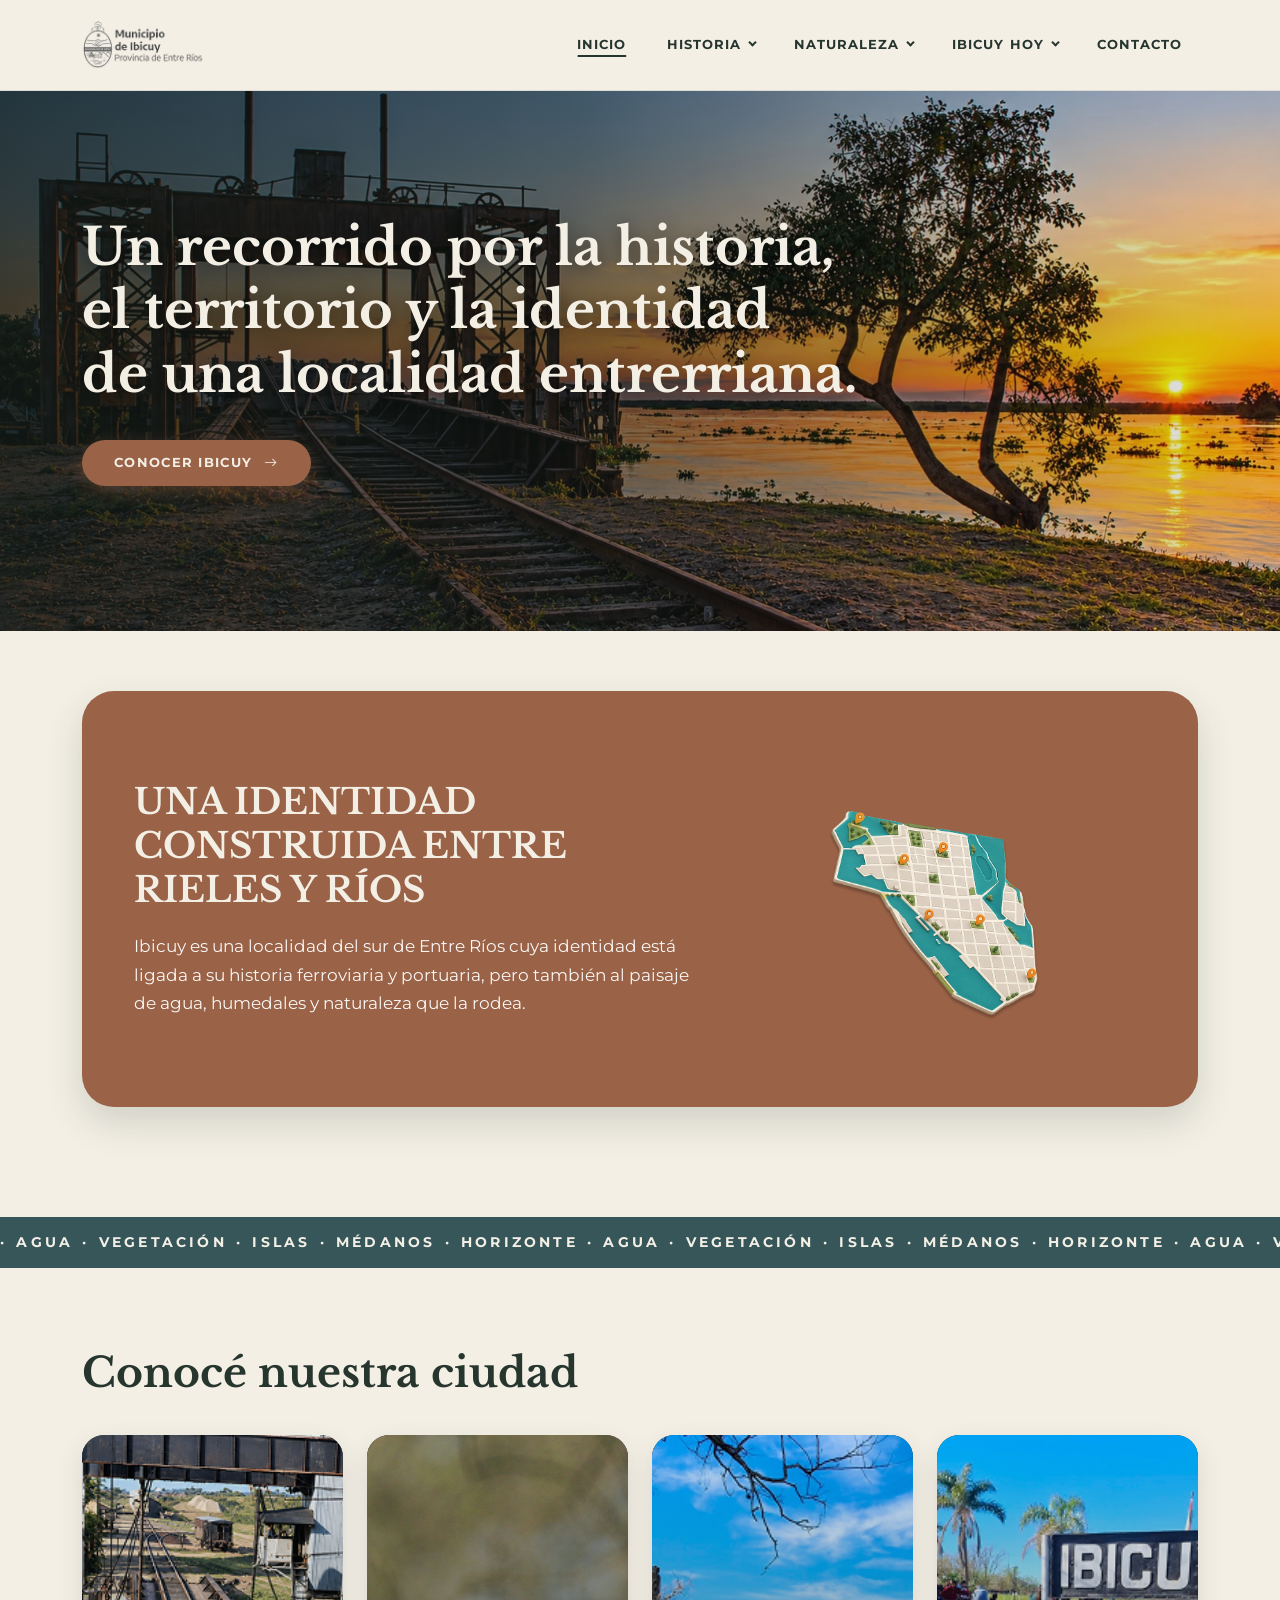
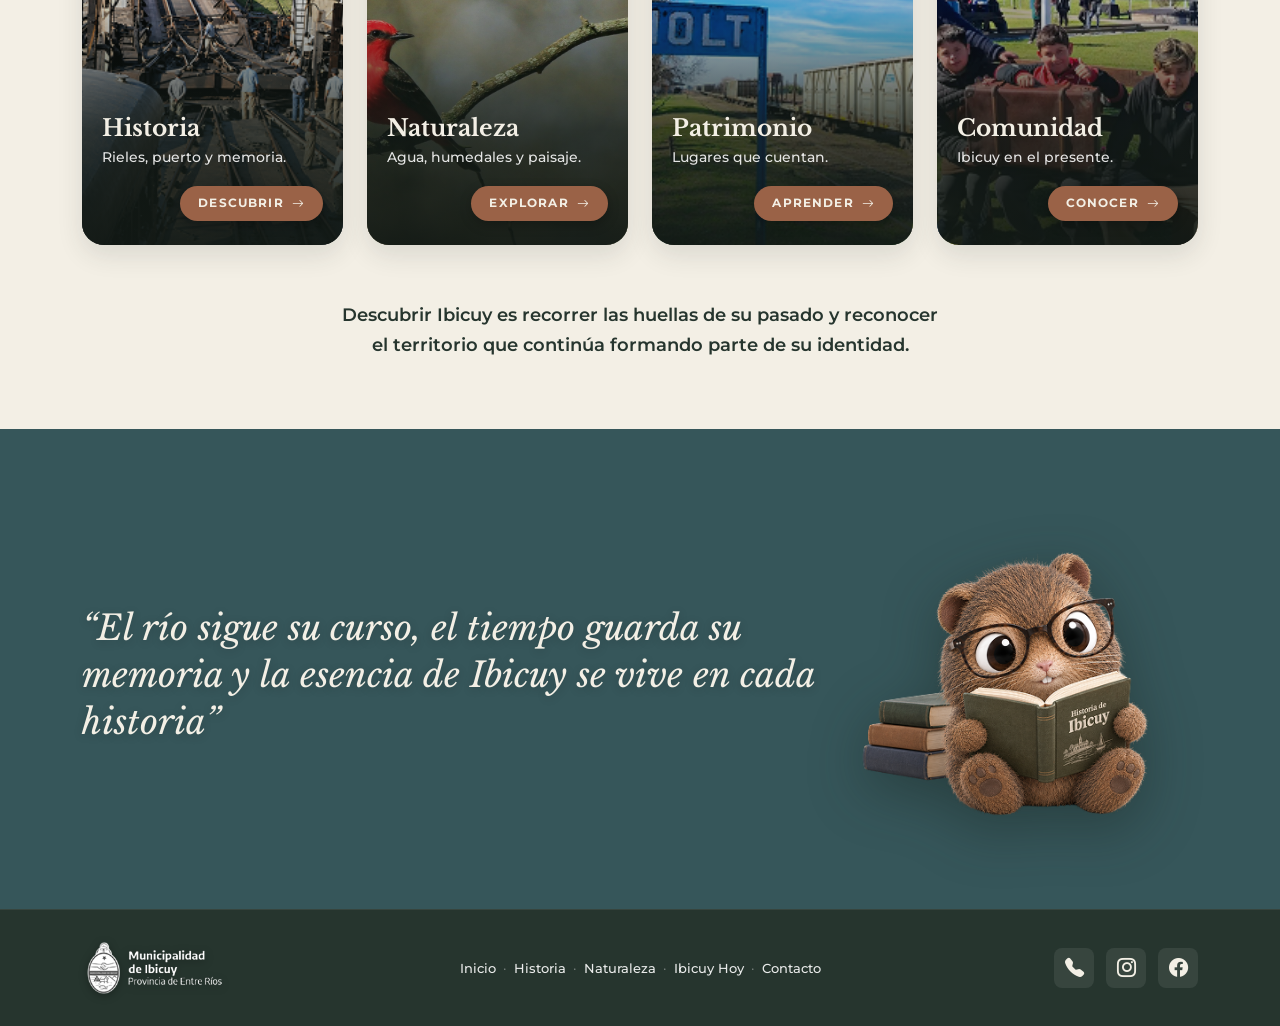
==== commit 51b6d236: "Add files via upload" ====
--- a/index.html
+++ b/index.html
@@ -294,7 +294,7 @@
       <div class="row align-items-center justify-content-between g-4">
         <div class="col-lg-8 col-md-7 text-center text-md-start">
           <blockquote class="featured-quote">
-            “El río sigue su curso, el tiempo guarda su memoria y la escencia de Ibicuy se vive en cada historia”
+            “El río sigue su curso, el tiempo guarda su memoria y la esencia de Ibicuy se vive en cada historia”
           </blockquote>
         </div>
         <div class="col-lg-4 col-md-5 text-center text-md-end">
--- a/css/style.css
+++ b/css/style.css
@@ -2264,6 +2264,13 @@
     text-decoration: none;
     box-shadow: 0 4px 12px rgba(0, 0, 0, 0.25);
     transition: all 0.25s ease;
+    cursor: pointer;
+}
+
+.btn-place-pill:focus,
+.btn-place-pill:focus-visible {
+    outline: 2px solid var(--color-fondo);
+    outline-offset: 2px;
 }
 
 .btn-place-pill:hover {
@@ -2278,6 +2285,40 @@
 
 .btn-place-pill:hover i {
     transform: translateX(3px);
+}
+
+/* ==========================================================================
+   POPOVER PERSONALIZADO - LUGARES DESTACADOS (PÁGINA 3)
+   ========================================================================== */
+.popover-ibicuy {
+    --bs-popover-bg: var(--color-fondo);
+    --bs-popover-border-color: rgba(54, 86, 90, 0.2);
+    --bs-popover-border-radius: 16px;
+    --bs-popover-box-shadow: 0 12px 30px rgba(38, 53, 46, 0.22);
+    --bs-popover-max-width: 320px;
+    --bs-popover-header-bg: var(--color-secundario);
+    --bs-popover-header-color: var(--color-fondo);
+    --bs-popover-body-color: var(--color-texto);
+    --bs-popover-body-padding-x: 1.1rem;
+    --bs-popover-body-padding-y: 0.95rem;
+    --bs-popover-header-padding-x: 1.1rem;
+    --bs-popover-header-padding-y: 0.8rem;
+    font-family: var(--font-sans);
+    border: 1px solid rgba(54, 86, 90, 0.2);
+}
+
+.popover-ibicuy .popover-header {
+    font-family: var(--font-serif);
+    font-size: 1.05rem;
+    font-weight: 700;
+    letter-spacing: 0.01em;
+}
+
+.popover-ibicuy .popover-body {
+    font-size: 0.88rem;
+    line-height: 1.55;
+    color: var(--color-texto);
+    margin: 0;
 }
 
 /* Adaptación para pantallas pequeñas (Tablet y Celulares) */
@@ -2482,25 +2523,6 @@
     font-weight: 700;
     color: var(--color-fondo);
     margin: 0;
-}
-
-.activity-card-btn {
-    width: 32px;
-    height: 32px;
-    border-radius: 50%;
-    background-color: var(--color-acento);
-    color: var(--color-fondo);
-    display: inline-flex;
-    align-items: center;
-    justify-content: center;
-    font-size: 0.85rem;
-    border: none;
-    transition: background-color 0.2s, transform 0.2s;
-}
-
-.activity-card:hover .activity-card-btn {
-    background-color: #834f37;
-    transform: translateX(3px);
 }
 
 /* ==========================================================================
